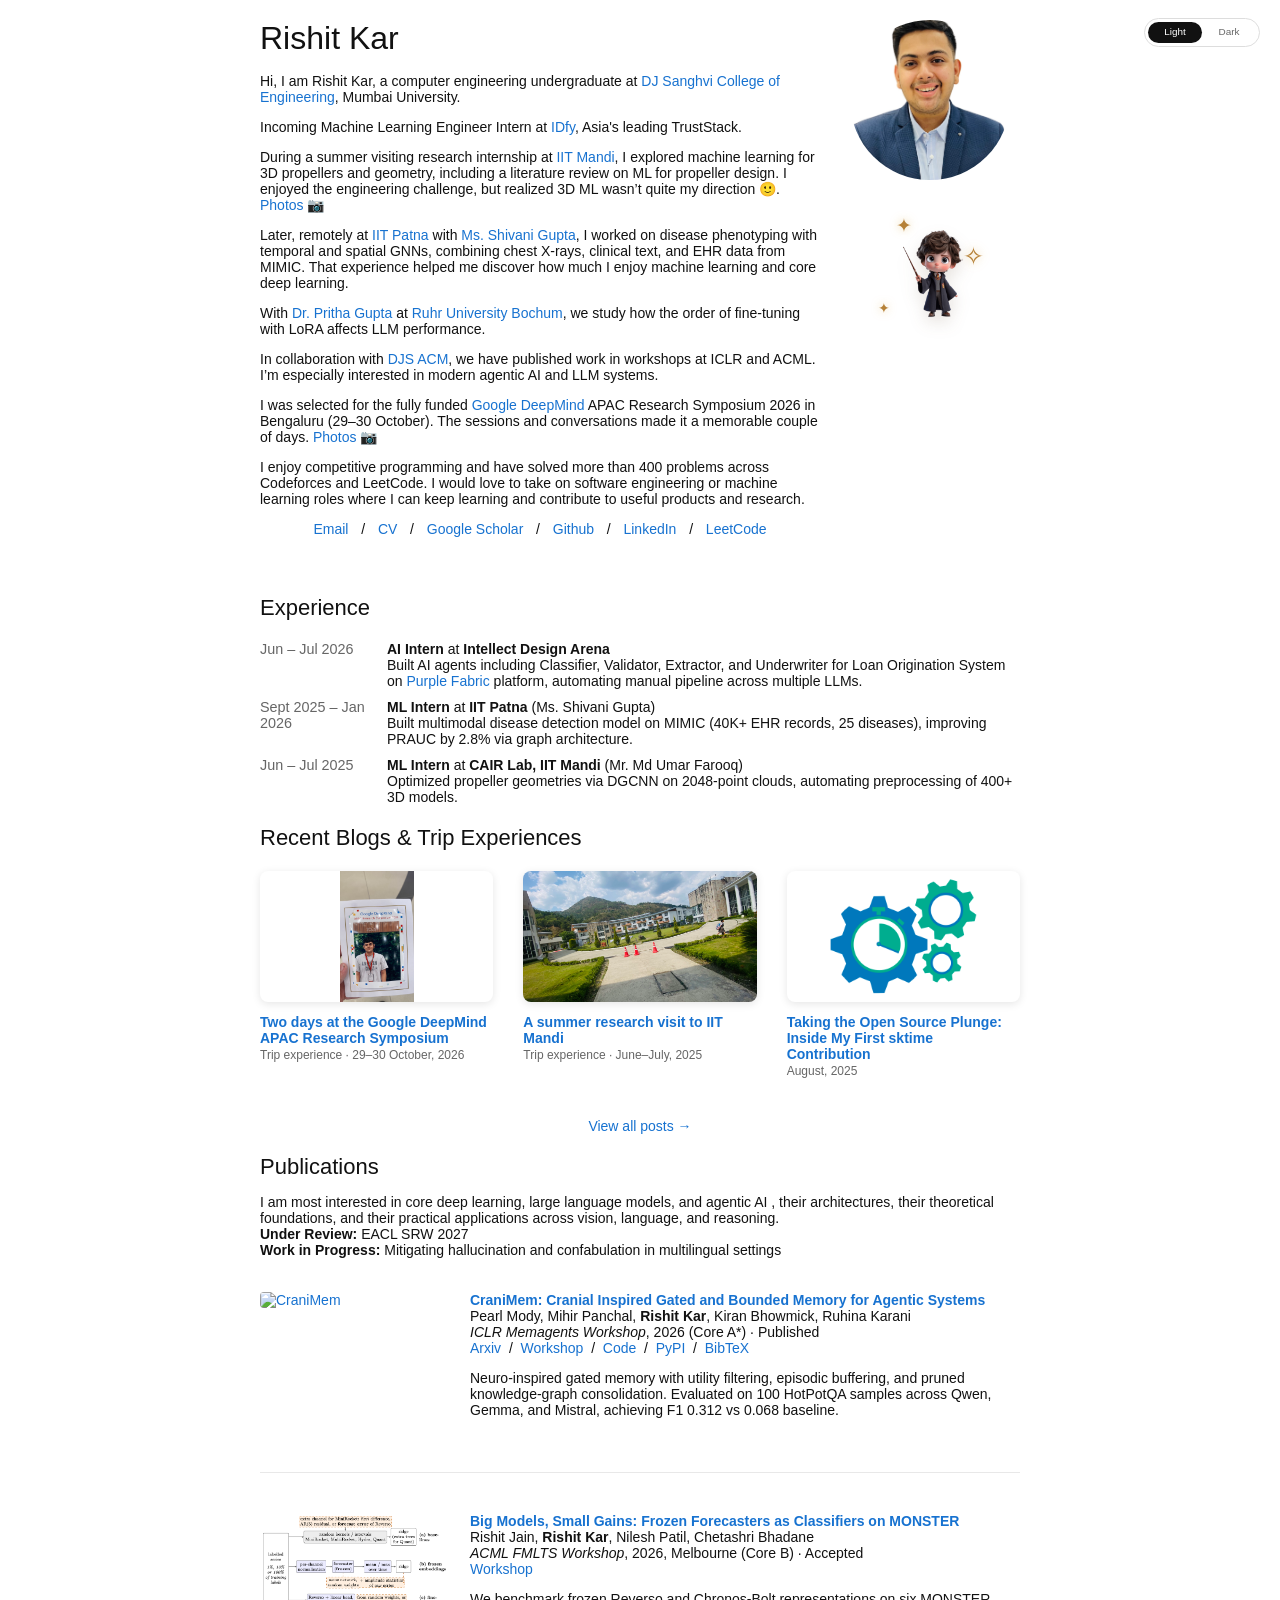
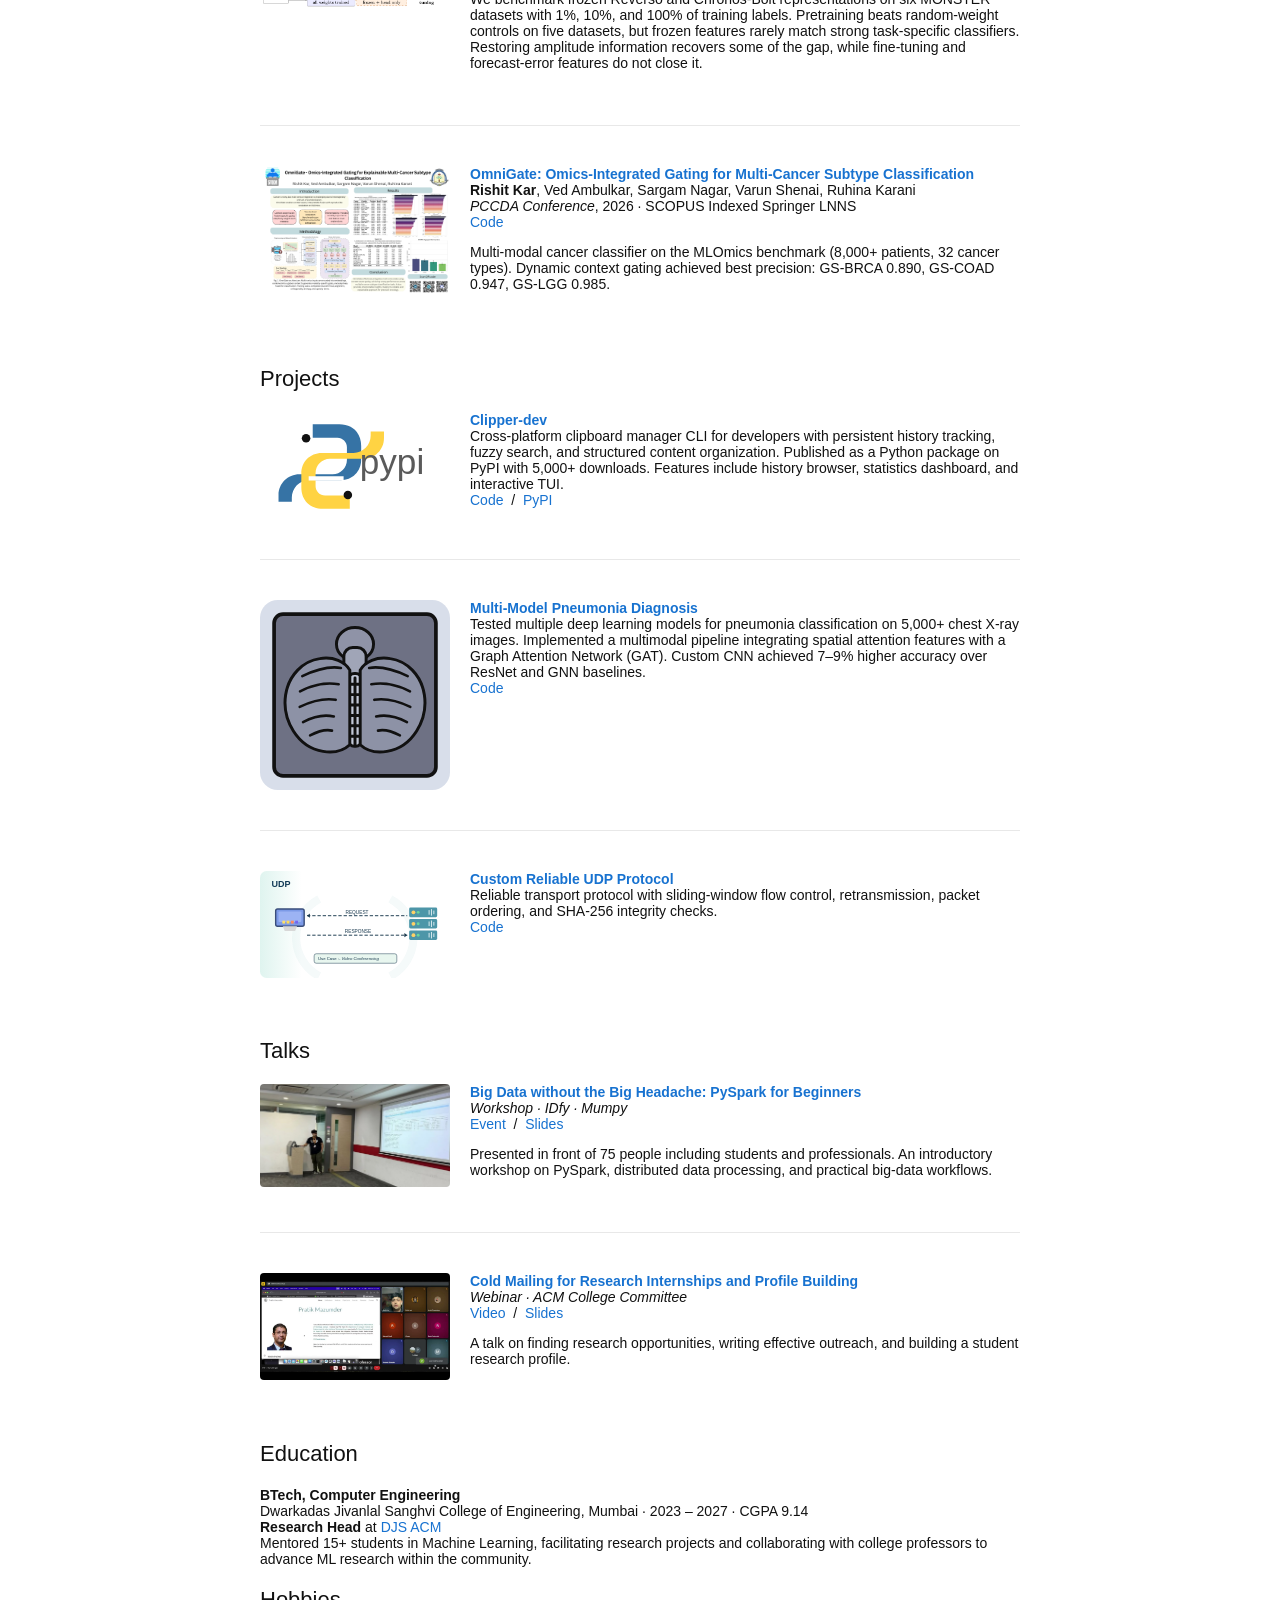
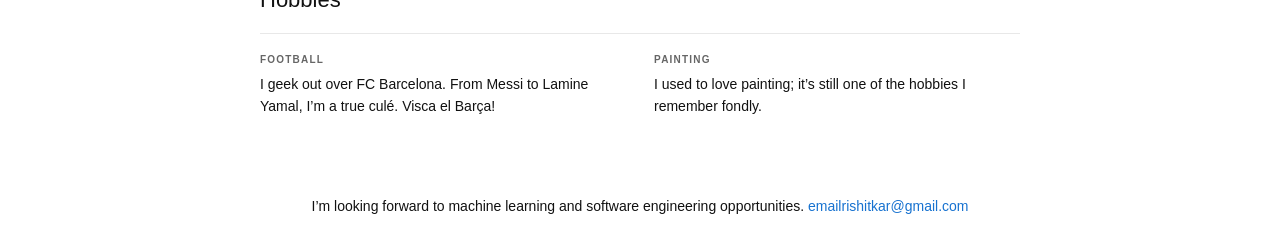
==== index.html @ ce7e8aa9 "updated about" ====
<!DOCTYPE html>
<html lang="en">
  <head>
    <meta charset="UTF-8" />
    <meta name="viewport" content="width=device-width, initial-scale=1.0" />
    <title>Rishit Kar</title>
    <meta
      name="description"
      content="Rishit Kar is a computer engineering undergraduate working on software engineering, agentic systems, and applied machine learning research."
    />
    <link rel="icon" type="image/svg+xml" href="assets/site-icon.svg?v=3" />
    <link rel="icon" type="image/png" sizes="512x512" href="assets/site-icon.png?v=3" />
    <link rel="shortcut icon" href="site-icon.ico?v=3" />
    <script>
      window.dataLayer = window.dataLayer || [];
      function gtag(){dataLayer.push(arguments);}
      gtag('js', new Date());
      gtag('config', 'G-2YQS5828VP');
    </script>
    <link rel="stylesheet" href="styles.css?v=11" />
  </head>
  <body>
    <button class="theme-toggle" type="button" data-theme-toggle aria-label="Toggle theme">
      <span class="theme-toggle__sun">Light</span>
      <span class="theme-toggle__moon">Dark</span>
    </button>

    <div class="page-wrapper">

      <div class="profile-section">
        <div class="profile-content">
          <p class="name-heading">
            <name>Rishit Kar</name>
          </p>
          <p>
            Hi, I am Rishit Kar, a computer engineering undergraduate at
            <a href="https://www.djsce.ac.in/" target="_blank" rel="noreferrer">DJ Sanghvi College of Engineering</a>,
            Mumbai University. 
          </p>
          <p>
            Incoming Machine Learning Engineer Intern at <a href="https://www.idfy.com" target="_blank" rel="noreferrer">IDfy</a>, Asia's leading TrustStack.
          </p>
          <p>
            During a summer visiting research internship at <a href="https://www.iitmandi.ac.in/" target="_blank" rel="noreferrer">IIT Mandi</a>, I explored machine learning for 3D propellers and geometry, including a literature review on ML for propeller design. I enjoyed the engineering challenge, but realized 3D ML wasn’t quite my direction 🙂. <a href="iit-mandi/">Photos 📷</a>
          </p>
          <p>
            Later, remotely at <a href="https://www.iitp.ac.in/" target="_blank" rel="noreferrer">IIT Patna</a> with <a href="https://scholar.google.com/citations?user=B8VJuwsAAAAJ&amp;hl=en" target="_blank" rel="noreferrer">Ms. Shivani Gupta</a>, I worked on disease phenotyping with temporal and spatial GNNs, combining chest X-rays, clinical text, and EHR data from MIMIC. That experience helped me discover how much I enjoy machine learning and core deep learning.
          </p>
          <p>
            With <a href="https://sec4ai-ai4sec.github.io" target="_blank" rel="noreferrer">Dr. Pritha Gupta</a> at <a href="https://www.ruhr-uni-bochum.de/en" target="_blank" rel="noreferrer">Ruhr University Bochum</a>, we study how the order of fine-tuning with LoRA affects LLM performance.
          </p>
          <p>
            In collaboration with <a href="https://djsacm-research.github.io" target="_blank" rel="noreferrer">DJS ACM</a>, we have published work in workshops at ICLR and ACML. I’m especially interested in modern agentic AI and LLM systems.
          </p>
          <p>
            I was selected for the fully funded <a href="https://deepmind.google/" target="_blank" rel="noreferrer">Google DeepMind</a> APAC Research Symposium 2026 in Bengaluru (29–30 October). The sessions and conversations made it a memorable couple of days. <a href="deepmind-symposium/">Photos 📷</a>
          </p>
          <p>
            I enjoy competitive programming and have solved more than 400 problems across Codeforces and LeetCode. I would love to take on software engineering or machine learning roles where I can keep learning and contribute to useful products and research.
          </p>

          <p class="bio-links">
            <a href="mailto:emailrishitkar@gmail.com">Email</a> &nbsp/&nbsp
            <a href="resume/" target="_blank" rel="noreferrer">CV</a> &nbsp/&nbsp
            <a href="https://scholar.google.com/citations?user=eMHI4WgAAAAJ&hl=en" target="_blank" rel="noreferrer">Google Scholar</a> &nbsp/&nbsp
            <a href="https://github.com/rklearns" target="_blank" rel="noreferrer">Github</a> &nbsp/&nbsp
            <a href="https://www.linkedin.com/in/rishit-kar-786495286" target="_blank" rel="noreferrer">LinkedIn</a> &nbsp/&nbsp
            <a href="https://leetcode.com/u/Rkstriker/" target="_blank" rel="noreferrer">LeetCode</a>
          </p>
        </div>
        <div class="profile-photo-cell">
          <a href="assets/profile1.jpg" class="profile-photo-link">
            <img class="profile-photo" src="assets/profile1.jpg" alt="Profile photo of Rishit Kar" />
          </a>
          <div class="wizard-illustration">
            <span class="magic-spark magic-spark--one" aria-hidden="true">✦</span>
            <span class="magic-spark magic-spark--two" aria-hidden="true">✧</span>
            <span class="magic-spark magic-spark--three" aria-hidden="true">✦</span>
            <img class="wizard-mascot" src="assets/harry-potter.png" alt="Harry Potter holding a wand" />
          </div>
        </div>
      </div>

      <div class="section-header">
        <heading>Experience</heading>
      </div>
      <div class="experience-list">
        <div class="experience-item">
          <span class="experience-date">Jun – Jul 2026</span>
          <div class="experience-content">
            <strong>AI Intern</strong> at <strong>Intellect Design Arena</strong><br />
            Built AI agents including Classifier, Validator, Extractor, and Underwriter for Loan Origination System on <a href="https://purplefabric.ai" target="_blank" rel="noreferrer">Purple Fabric</a> platform, automating manual pipeline across multiple LLMs.
          </div>
        </div>
        <div class="experience-item">
          <span class="experience-date">Sept 2025 – Jan 2026</span>
          <div class="experience-content">
            <span class="experience-title"><strong>ML Intern</strong> at <strong><a href="https://drive.google.com/drive/folders/12YKV9S33KfC7dAPpYBWpuIwloRUFr58l" target="_blank" rel="noreferrer">IIT Patna</a></strong> (Ms. Shivani Gupta)</span><br />
            Built multimodal disease detection model on MIMIC (40K+ EHR records, 25 diseases), improving PRAUC by 2.8% via graph architecture.
          </div>
        </div>
        <div class="experience-item">
          <span class="experience-date">Jun – Jul 2025</span>
          <div class="experience-content">
            <span class="experience-title"><strong>ML Intern</strong> at <strong><a href="https://drive.google.com/file/d/1o6SgRE3QKwI9W43TdpWJSy5V1GrBFB5r/view?usp=sharing" target="_blank" rel="noreferrer">CAIR Lab, IIT Mandi</a></strong> (Mr. Md Umar Farooq)</span><br />
            Optimized propeller geometries via DGCNN on 2048-point clouds, automating preprocessing of 400+ 3D models.
          </div>
        </div>
      </div>

      <div class="section-header">
        <heading>Recent Blogs &amp; Trip Experiences</heading>
      </div>
      <div class="recent-posts-grid">
        <div class="post-card">
          <a href="deepmind-symposium/">
            <div class="media-frame">
              <img src="assets/deepmind-gallery/02-welcome.jpg" alt="Rishit at the Google DeepMind APAC Research Symposium 2026 welcome sign" loading="lazy" />
            </div>
            <div class="post-title">Two days at the Google DeepMind APAC Research Symposium</div>
            <time class="post-meta" datetime="2026-10-29">Trip experience · 29–30 October, 2026</time>
          </a>
        </div>
        <div class="post-card">
          <a href="iit-mandi/">
            <div class="media-frame">
              <img src="assets/mandi-gallery/01-campus-view.jpg" alt="Campus and hills around IIT Mandi" loading="lazy" />
            </div>
            <div class="post-title">A summer research visit to IIT Mandi</div>
            <time class="post-meta" datetime="2025-06">Trip experience · June–July, 2025</time>
          </a>
        </div>
        <div class="post-card">
          <a href="https://medium.com/@emailrishitkar/taking-the-open-source-plunge-inside-my-first-sktime-contribution-c9bddd26c699" target="_blank" rel="noreferrer">
            <div class="media-frame">
              <img src="assets/sktime.png" alt="Taking the Open Source Plunge: Inside My First sktime Contribution" loading="lazy" />
            </div>
            <div class="post-title">Taking the Open Source Plunge: Inside My First sktime Contribution</div>
            <time class="post-meta" datetime="2025-08">August, 2025</time>
          </a>
        </div>
      </div>
      <a href="blog.html" class="view-all-link">View all posts →</a>

      <div class="section-header">
        <heading>Publications</heading>
        <p>I am most interested in core deep learning, large language models, and agentic AI , their architectures, their theoretical foundations, and their practical applications across vision, language, and reasoning.<br /><strong>Under Review:</strong> EACL SRW 2027<br /><strong>Work in Progress:</strong> Mitigating hallucination and confabulation in multilingual settings</p>
      </div>
      <div class="publications-container">
        <div class="publication-item">
          <div class="publication-image">
            <a href="https://arxiv.org/abs/2603.15642" target="_blank" rel="noreferrer">
              <img src="assets/cranimem.png" alt="CraniMem" loading="lazy" />
            </a>
          </div>
          <div class="publication-content">
            <a href="https://arxiv.org/abs/2603.15642" target="_blank" rel="noreferrer"><papertitle>CraniMem: Cranial Inspired Gated and Bounded Memory for Agentic Systems</papertitle></a><br />
            Pearl Mody, Mihir Panchal, <strong>Rishit Kar</strong>, Kiran Bhowmick, Ruhina Karani<br />
            <em>ICLR Memagents Workshop</em>, 2026 (Core A*) &middot; Published<br />
            <a href="https://arxiv.org/abs/2603.15642" target="_blank" rel="noreferrer">Arxiv</a> &nbsp/&nbsp
            <a href="https://iclr.cc/virtual/2026/10021260" target="_blank" rel="noreferrer">Workshop</a> &nbsp/&nbsp
            <a href="https://github.com/Rklearns" target="_blank" rel="noreferrer">Code</a> &nbsp/&nbsp
            <a href="https://pypi.org/project/cranimem/" target="_blank" rel="noreferrer">PyPI</a> &nbsp/&nbsp
            <button type="button" class="bibtex-btn" data-bibtex="@misc{mody2026cranimemcranialinspiredgated, title={CraniMem: Cranial Inspired Gated and Bounded Memory for Agentic Systems}, author={Pearl Mody and Mihir Panchal and Rishit Kar and Kiran Bhowmick and Ruhina Karani}, year={2026}, eprint={2603.15642}, archivePrefix={arXiv}, primaryClass={cs.AI}, url={https://arxiv.org/abs/2603.15642}}">BibTeX</button><br />
            <p>Neuro-inspired gated memory with utility filtering, episodic buffering, and pruned knowledge-graph consolidation. Evaluated on 100 HotPotQA samples across Qwen, Gemma, and Mistral, achieving F1 0.312 vs 0.068 baseline.</p>
          </div>
        </div>
        <div class="publication-item">
          <div class="publication-image">
            <a href="https://fmlts.github.io" target="_blank" rel="noreferrer">
              <img src="assets/monster-frozen-forecasters.png" alt="Frozen forecasters as classifiers on MONSTER: method overview" loading="lazy" />
            </a>
          </div>
          <div class="publication-content">
            <a href="https://fmlts.github.io" target="_blank" rel="noreferrer"><papertitle>Big Models, Small Gains: Frozen Forecasters as Classifiers on MONSTER</papertitle></a><br />
            Rishit Jain, <strong>Rishit Kar</strong>, Nilesh Patil, Chetashri Bhadane<br />
            <em>ACML FMLTS Workshop</em>, 2026, Melbourne (Core B) &middot; Accepted<br />
            <a href="https://fmlts.github.io" target="_blank" rel="noreferrer">Workshop</a><br />
            <p>We benchmark frozen Reverso and Chronos-Bolt representations on six MONSTER datasets with 1%, 10%, and 100% of training labels. Pretraining beats random-weight controls on five datasets, but frozen features rarely match strong task-specific classifiers. Restoring amplitude information recovers some of the gap, while fine-tuning and forecast-error features do not close it.</p>
          </div>
        </div>
        <div class="publication-item">
          <div class="publication-image">
            <a href="https://github.com/Rklearns/OmniGate" target="_blank" rel="noreferrer">
              <img src="assets/omnigate_poster.png" alt="OMNIGATE" loading="lazy" />
            </a>
          </div>
          <div class="publication-content">
            <a href="https://github.com/Rklearns/OmniGate" target="_blank" rel="noreferrer"><papertitle>OmniGate: Omics-Integrated Gating for Multi-Cancer Subtype Classification</papertitle></a><br />
            <strong>Rishit Kar</strong>, Ved Ambulkar, Sargam Nagar, Varun Shenai, Ruhina Karani<br />
            <em>PCCDA Conference</em>, 2026 &middot; SCOPUS Indexed Springer LNNS<br />
            <a href="https://github.com/Rklearns/OmniGate" target="_blank" rel="noreferrer">Code</a><br />
            <p>Multi-modal cancer classifier on the MLOmics benchmark (8,000+ patients, 32 cancer types). Dynamic context gating achieved best precision: GS-BRCA 0.890, GS-COAD 0.947, GS-LGG 0.985.</p>
          </div>
        </div>
      </div>

      <div class="section-header">
        <heading>Projects</heading>
      </div>
      <div class="publications-container">
        <div class="publication-item">
          <div class="publication-image">
            <a href="https://github.com/Rklearns/clipper-dev" target="_blank" rel="noreferrer">
              <img src="assets/project-clipper.svg" alt="Clipper-dev" loading="lazy" />
            </a>
          </div>
          <div class="publication-content">
            <a href="https://github.com/Rklearns/clipper-dev" target="_blank" rel="noreferrer"><papertitle>Clipper-dev</papertitle></a><br />
            Cross-platform clipboard manager CLI for developers with persistent history tracking, fuzzy search, and structured content organization. Published as a Python package on PyPI with 5,000+ downloads. Features include history browser, statistics dashboard, and interactive TUI.<br />
            <a href="https://github.com/Rklearns/clipper-dev" target="_blank" rel="noreferrer">Code</a> &nbsp/&nbsp
            <a href="https://pypi.org/project/clipper-dev/" target="_blank" rel="noreferrer">PyPI</a>
          </div>
        </div>
        <div class="publication-item">
          <div class="publication-image">
            <a href="https://github.com/Rklearns/Chest-X-Ray-Detection" target="_blank" rel="noreferrer">
              <img src="assets/project-chestxray.svg" alt="Chest X-ray" loading="lazy" />
            </a>
          </div>
          <div class="publication-content">
            <a href="https://github.com/Rklearns/Chest-X-Ray-Detection" target="_blank" rel="noreferrer"><papertitle>Multi-Model Pneumonia Diagnosis</papertitle></a><br />
            Tested multiple deep learning models for pneumonia classification on 5,000+ chest X-ray images. Implemented a multimodal pipeline integrating spatial attention features with a Graph Attention Network (GAT). Custom CNN achieved 7–9% higher accuracy over ResNet and GNN baselines.<br />
            <a href="https://github.com/Rklearns/Chest-X-Ray-Detection" target="_blank" rel="noreferrer">Code</a>
          </div>
        </div>
        <div class="publication-item">
          <div class="publication-image">
            <a href="https://github.com/Rklearns/Custom-Protocol-Architecture" target="_blank" rel="noreferrer">
              <img src="assets/project-omnigate.svg" alt="Custom UDP" loading="lazy" />
            </a>
          </div>
          <div class="publication-content">
            <a href="https://github.com/Rklearns/Custom-Protocol-Architecture" target="_blank" rel="noreferrer"><papertitle>Custom Reliable UDP Protocol</papertitle></a><br />
            Reliable transport protocol with sliding-window flow control, retransmission, packet ordering, and SHA-256 integrity checks.<br />
            <a href="https://github.com/Rklearns/Custom-Protocol-Architecture" target="_blank" rel="noreferrer">Code</a>
          </div>
        </div>
      </div>

      <div class="section-header">
        <heading>Talks</heading>
      </div>
      <div class="publications-container">
        <div class="publication-item">
          <div class="publication-image">
            <a href="https://luma.com/l7typahe" target="_blank" rel="noreferrer">
              <img src="assets/talk-room.jpg" alt="PySpark workshop" loading="lazy" />
            </a>
          </div>
          <div class="publication-content">
            <a href="https://luma.com/l7typahe" target="_blank" rel="noreferrer"><papertitle>Big Data without the Big Headache: PySpark for Beginners</papertitle></a><br />
            <em>Workshop &middot; IDfy &middot; Mumpy</em><br />
            <a href="https://luma.com/l7typahe" target="_blank" rel="noreferrer">Event</a> &nbsp/&nbsp
            <a href="https://github.com/Rklearns/Pyspark-idfy-mumpy/blob/main/PySpark-%20Big%20Data%20.pptx" target="_blank" rel="noreferrer">Slides</a><br />
            <p>Presented in front of 75 people including students and professionals. An introductory workshop on PySpark, distributed data processing, and practical big-data workflows.</p>
          </div>
        </div>
        <div class="publication-item">
          <div class="publication-image">
            <a href="https://youtu.be/wC1QdWBILLQ?si=aN7w8ezQgwCloyW4" target="_blank" rel="noreferrer">
              <img src="assets/ref/image.png" alt="Cold Mailing" loading="lazy" />
            </a>
          </div>
          <div class="publication-content">
            <a href="https://youtu.be/wC1QdWBILLQ?si=aN7w8ezQgwCloyW4" target="_blank" rel="noreferrer"><papertitle>Cold Mailing for Research Internships and Profile Building</papertitle></a><br />
            <em>Webinar &middot; ACM College Committee</em><br />
            <a href="https://youtu.be/wC1QdWBILLQ?si=aN7w8ezQgwCloyW4" target="_blank" rel="noreferrer">Video</a> &nbsp/&nbsp
            <a href="https://canva.link/qlso4yki3ygsp0v" target="_blank" rel="noreferrer">Slides</a><br />
            <p>A talk on finding research opportunities, writing effective outreach, and building a student research profile.</p>
          </div>
        </div>
      </div>

      <div class="section-header">
        <heading>Education</heading>
      </div>
      <div class="education-content">
        <div class="publication-item">
          <div class="publication-content">
            <papertitle>BTech, Computer Engineering</papertitle><br />
            Dwarkadas Jivanlal Sanghvi College of Engineering, Mumbai &middot; 2023 – 2027 &middot; CGPA 9.14<br />
            <strong>Research Head</strong> at <a href="https://djsacm-research.github.io" target="_blank" rel="noreferrer">DJS ACM</a><br />
            Mentored 15+ students in Machine Learning, facilitating research projects and collaborating with college professors to advance ML research within the community.
          </div>
        </div>
      </div>

      <div class="section-header">
        <heading>Hobbies</heading>
      </div>
      <div class="hobby-list">
        <div class="hobby-item">
          <span class="hobby-label">FOOTBALL</span>
          <p>I geek out over FC Barcelona. From Messi to Lamine Yamal, I’m a true culé. Visca el Barça!</p>
        </div>
        <div class="hobby-item">
          <span class="hobby-label">PAINTING</span>
          <p>I used to love painting; it’s still one of the hobbies I remember fondly.</p>
        </div>
      </div>

      <div class="footer">
        <p>
          I’m looking forward to machine learning and software engineering opportunities.
          <a href="mailto:emailrishitkar@gmail.com">emailrishitkar@gmail.com</a>
        </p>
      </div>
    </div>

    <div class="toast" id="toast" role="status" aria-live="polite"></div>
    <script src="script.js"></script>
  </body>
</html>
---- styles.css ----
@font-face {
  font-family: 'Lato';
  font-style: normal;
  font-weight: 400;
  src: local('Lato Regular'), local('Lato-Regular'), url(https://fonts.gstatic.com/s/lato/v15/S6uyw4BMUTPHjx4wXiWtFCc.woff2) format('woff2');
  unicode-range: U+0000-00FF, U+0131, U+0152-0153, U+02BB-02BC, U+02C6, U+02DA, U+02DC, U+2000-206F, U+2074, U+20AC, U+2122, U+2191, U+2193, U+2212, U+2215, U+FEFF, U+FFFD;
}

@font-face {
  font-family: 'Lato';
  font-style: normal;
  font-weight: 700;
  src: local('Lato Bold'), local('Lato-Bold'), url(https://fonts.gstatic.com/s/lato/v15/S6u9w4BMUTPHh6UVSwiPGQ3q5d0.woff2) format('woff2');
  unicode-range: U+0000-00FF, U+0131, U+0152-0153, U+02BB-02BC, U+02C6, U+02DA, U+02DC, U+2000-206F, U+2074, U+20AC, U+2122, U+2191, U+2193, U+2212, U+2215, U+FEFF, U+FFFD;
}

:root {
  --bg: #ffffff;
  --text: #111111;
  --muted: #666666;
  --blue: #1772d0;
  --orange: #f09228;
  --rule: #e8e8e8;
  --toggle-bg: rgba(255, 255, 255, 0.88);
  --toggle-border: #dddddd;
}

body[data-theme="dark"] {
  --bg: #111111;
  --text: #f2f2f2;
  --muted: #b8b8b8;
  --blue: #6aa9ff;
  --orange: #fcd34d;
  --rule: #303030;
  --toggle-bg: rgba(17, 17, 17, 0.88);
  --toggle-border: #3a3a3a;
}

html {
  overflow-x: hidden;
}

body {
  margin: 0;
  overflow-x: hidden;
  background: var(--bg);
  color: var(--text);
  font-family: 'Lato', Verdana, Helvetica, sans-serif;
  font-size: 14px;
  transition: background 0.2s ease, color 0.2s ease;
}

a {
  color: var(--blue);
  text-decoration: none;
}

a:focus,
a:hover {
  color: var(--orange);
  text-decoration: none;
}

strong {
  font-family: 'Lato', Verdana, Helvetica, sans-serif;
  font-size: 14px;
}

heading {
  font-family: 'Lato', Verdana, Helvetica, sans-serif;
  font-size: 22px;
}

papertitle {
  font-family: 'Lato', Verdana, Helvetica, sans-serif;
  font-size: 14px;
  font-weight: 700;
}

name {
  font-family: 'Lato', Verdana, Helvetica, sans-serif;
  font-size: 32px;
}

.recent-posts-grid {
  display: flex;
  flex-wrap: wrap;
  gap: 30px;
  margin-bottom: 20px;
  padding: 0 20px;
}

.post-card {
  flex: 0 0 100%;
  display: flex;
  flex-direction: column;
}

.post-card a {
  text-decoration: none;
  color: inherit;
}

.media-frame {
  width: 100%;
  background-color: var(--bg);
  overflow: hidden;
  margin-bottom: 12px;
  border-radius: 8px;
  position: relative;
  box-shadow: 0 2px 8px rgba(0, 0, 0, 0.1);
  padding-bottom: 56.25%;
  height: 0;
}

.media-frame img,
.media-frame video {
  position: absolute;
  top: 0;
  left: 0;
  width: 100%;
  height: 100%;
  object-fit: contain;
  display: block;
  transition: opacity 0.2s ease-in-out;
}

.post-card:hover .media-frame img {
  opacity: 0.9;
}

.post-title {
  font-family: 'Lato', Verdana, Helvetica, sans-serif;
  font-size: 14px;
  font-weight: 700;
  margin: 0;
  color: var(--blue);
}

.post-card a:hover .post-title {
  color: var(--orange);
}

.post-meta {
  color: var(--muted);
  font-size: 12px;
  margin-top: 4px;
}

.view-all-link {
  display: inline-block;
  margin-top: 20px;
  text-align: center;
  width: 100%;
  font-size: 14px;
}

@media (min-width: 600px) {
  .post-card {
    flex: 0 0 calc(50% - 15px);
  }
}

@media (min-width: 900px) {
  .post-card {
    flex: 0 0 calc(33.333% - 20px);
  }
}

.page-wrapper {
  width: 100%;
  max-width: 800px;
  margin: 0 auto;
  padding: 20px 0 0;
}

.profile-section {
  display: flex;
  gap: 20px;
  align-items: flex-start;
  margin-bottom: 24px;
  padding: 0 20px;
}

.hobby-list {
  display: grid;
  grid-template-columns: repeat(2, minmax(0, 1fr));
  gap: 0 28px;
  margin: 0 20px 28px;
  border-top: 1px solid var(--rule);
}

.hobby-item {
  padding: 16px 0 10px;
}

.hobby-label {
  color: var(--muted);
  font-size: 10px;
  font-weight: 700;
  letter-spacing: 0.12em;
}

.hobby-item p {
  margin: 7px 0 0;
  color: var(--text);
  line-height: 1.6;
}

@media (max-width: 560px) {
  .hobby-list {
    grid-template-columns: 1fr;
    gap: 0;
  }
}

.profile-content {
  flex: 1;
  min-width: 0;
}

.profile-content .name-heading {
  text-align: left;
  margin: 0 0 16px;
}

.profile-content .bio-links {
  text-align: center;
}

.profile-content .bio-links a {
  margin: 0 5px;
}

.section-header {
  padding: 20px;
  width: 100%;
}

.section-header heading {
  margin: 0;
}

.footer {
  padding: 20px;
  text-align: center;
  margin-top: 40px;
}

.footer p {
  margin: 10px 0;
}

.profile-photo {
  width: 160px;
  max-width: 100%;
  display: block;
  border-radius: 50%;
  aspect-ratio: 1;
  object-fit: cover;
}

.profile-photo-link {
  display: block;
  width: 160px;
  max-width: 100%;
}

.profile-photo-cell {
  display: flex;
  flex: 0 0 180px;
  flex-direction: column;
  align-items: center;
  gap: 14px;
  text-align: center;
}

.wizard-illustration {
  position: relative;
  width: 112px;
  height: 148px;
  flex: 0 0 148px;
}

.wizard-mascot {
  position: absolute;
  right: 0;
  bottom: 0;
  z-index: 2;
  display: block;
  width: 104px;
  height: 142px;
  object-fit: contain;
  filter: drop-shadow(0 8px 8px rgba(89, 62, 32, 0.14));
  animation: wizard-float 4s ease-in-out infinite;
}

.magic-spark {
  position: absolute;
  z-index: 1;
  color: #b68137;
  text-shadow: 0 0 10px rgba(226, 181, 92, 0.65);
  animation: sparkle 2.2s ease-in-out infinite;
  pointer-events: none;
}

.magic-spark--one { top: 20px; left: 22px; font-size: 19px; }
.magic-spark--two { top: 48px; right: 2px; font-size: 25px; animation-delay: 0.7s; }
.magic-spark--three { bottom: 26px; left: 4px; font-size: 14px; animation-delay: 1.2s; }

@keyframes wizard-float {
  0%, 100% { transform: translateY(0); }
  50% { transform: translateY(-5px); }
}

@keyframes sparkle {
  0%, 100% { opacity: 0.4; transform: scale(0.8) rotate(0deg); }
  50% { opacity: 1; transform: scale(1.12) rotate(18deg); }
}

@media (prefers-reduced-motion: reduce) {
  .wizard-mascot,
  .magic-spark {
    animation: none;
  }

}

.publications-container {
  display: flex;
  flex-direction: column;
  gap: 40px;
  max-width: 960px;
  margin: 0 auto;
  padding: 0 20px;
}

.publication-item {
  display: flex;
  gap: 20px;
  align-items: flex-start;
  padding-bottom: 40px;
  border-bottom: 1px solid var(--rule);
}

.publication-item:last-child {
  border-bottom: none;
}

.publication-image {
  flex: 0 0 25%;
  min-width: 160px;
}

.publication-image img {
  width: 100%;
  height: auto;
  display: block;
  border-radius: 4px;
  transition: opacity 0.2s ease-in-out;
}

papertitle:hover {
  color: var(--orange);
}

.publication-content {
  flex: 1;
  padding: 0;
}

.experience-list {
  display: grid;
  gap: 10px;
  padding: 0 20px;
  max-width: 960px;
  margin: 0 auto;
}

.experience-item {
  display: grid;
  grid-template-columns: 115px minmax(0, 1fr);
  gap: 12px;
  align-items: baseline;
}

.experience-title a {
  text-decoration: none;
  color: inherit;
}

.experience-title:hover {
  color: var(--orange);
}

.experience-date {
  color: var(--muted);
  font-size: 0.9rem;
}

.experience-content {
  font-size: 14px;
}

.education-content {
  padding: 0 20px;
  max-width: 960px;
  margin: 0 auto;
}

.education-content .publication-item {
  border-bottom: none;
  padding-bottom: 0;
}

.theme-toggle {
  position: fixed;
  top: 18px;
  right: 20px;
  z-index: 10;
  display: inline-flex;
  min-height: 28px;
  padding: 3px;
  border: 1px solid var(--toggle-border);
  border-radius: 999px;
  background: var(--toggle-bg);
  color: var(--muted);
  font: inherit;
  font-size: 0.62rem;
  line-height: 1;
  cursor: pointer;
  backdrop-filter: blur(10px);
}

.theme-toggle span {
  min-width: 38px;
  padding: 5px 8px 6px;
  border-radius: 999px;
}

body:not([data-theme="dark"]) .theme-toggle__sun,
body[data-theme="dark"] .theme-toggle__moon {
  background: var(--text);
  color: var(--bg);
}

.bibtex-btn {
  margin: 0;
  padding: 0;
  border: 0;
  background: transparent;
  font: inherit;
  color: var(--blue);
  cursor: pointer;
}

.bibtex-btn:hover {
  color: var(--orange);
}

.toast {
  position: fixed;
  left: 50%;
  bottom: 22px;
  padding: 8px 12px;
  border: 1px solid var(--rule);
  border-radius: 4px;
  background: var(--bg);
  color: var(--text);
  font-size: 0.8rem;
  box-shadow: 0 8px 24px rgba(0, 0, 0, 0.08);
  opacity: 0;
  transform: translate(-50%, 8px);
  pointer-events: none;
  transition: opacity 0.16s ease, transform 0.16s ease;
}

.toast.is-visible {
  opacity: 1;
  transform: translate(-50%, 0);
}

@media (max-width: 767px) {
  .profile-section {
    flex-direction: column;
    align-items: center;
    padding: 0 15px;
  }

  .profile-content {
    width: 100%;
  }

  .profile-photo-cell {
    width: 100% !important;
    flex-basis: auto;
    padding: 20px 0 !important;
    text-align: center;
  }

  .profile-photo {
    width: 200px;
    max-width: 100%;
    margin: 0 auto;
  }

  .profile-photo-link {
    width: 200px;
  }

  .section-header {
    padding: 15px;
  }

  .recent-posts-grid {
    padding: 0 15px;
  }

  .media-frame video {
    object-fit: contain;
  }

  .publications-container {
    padding: 0 15px;
  }

  .publication-item {
    flex-direction: column-reverse;
    gap: 20px;
  }

  .publication-image {
    flex: 1;
    min-width: auto;
  }

  .publication-image img {
    max-width: 100%;
    margin: 0 auto;
    display: block;
  }

  .publication-content {
    flex: 1;
  }

  .footer {
    padding: 15px;
  }

  name {
    font-size: 24px;
  }

  .experience-list {
    padding: 0 15px;
  }

  .experience-item {
    grid-template-columns: 1fr;
    gap: 2px;
  }

  .education-content {
    padding: 0 15px;
  }
}

@media (max-width: 520px) {
  .page-wrapper {
    padding-top: 10px;
  }

  .theme-toggle {
    position: static;
    margin: 12px 0 0 16px;
  }
}
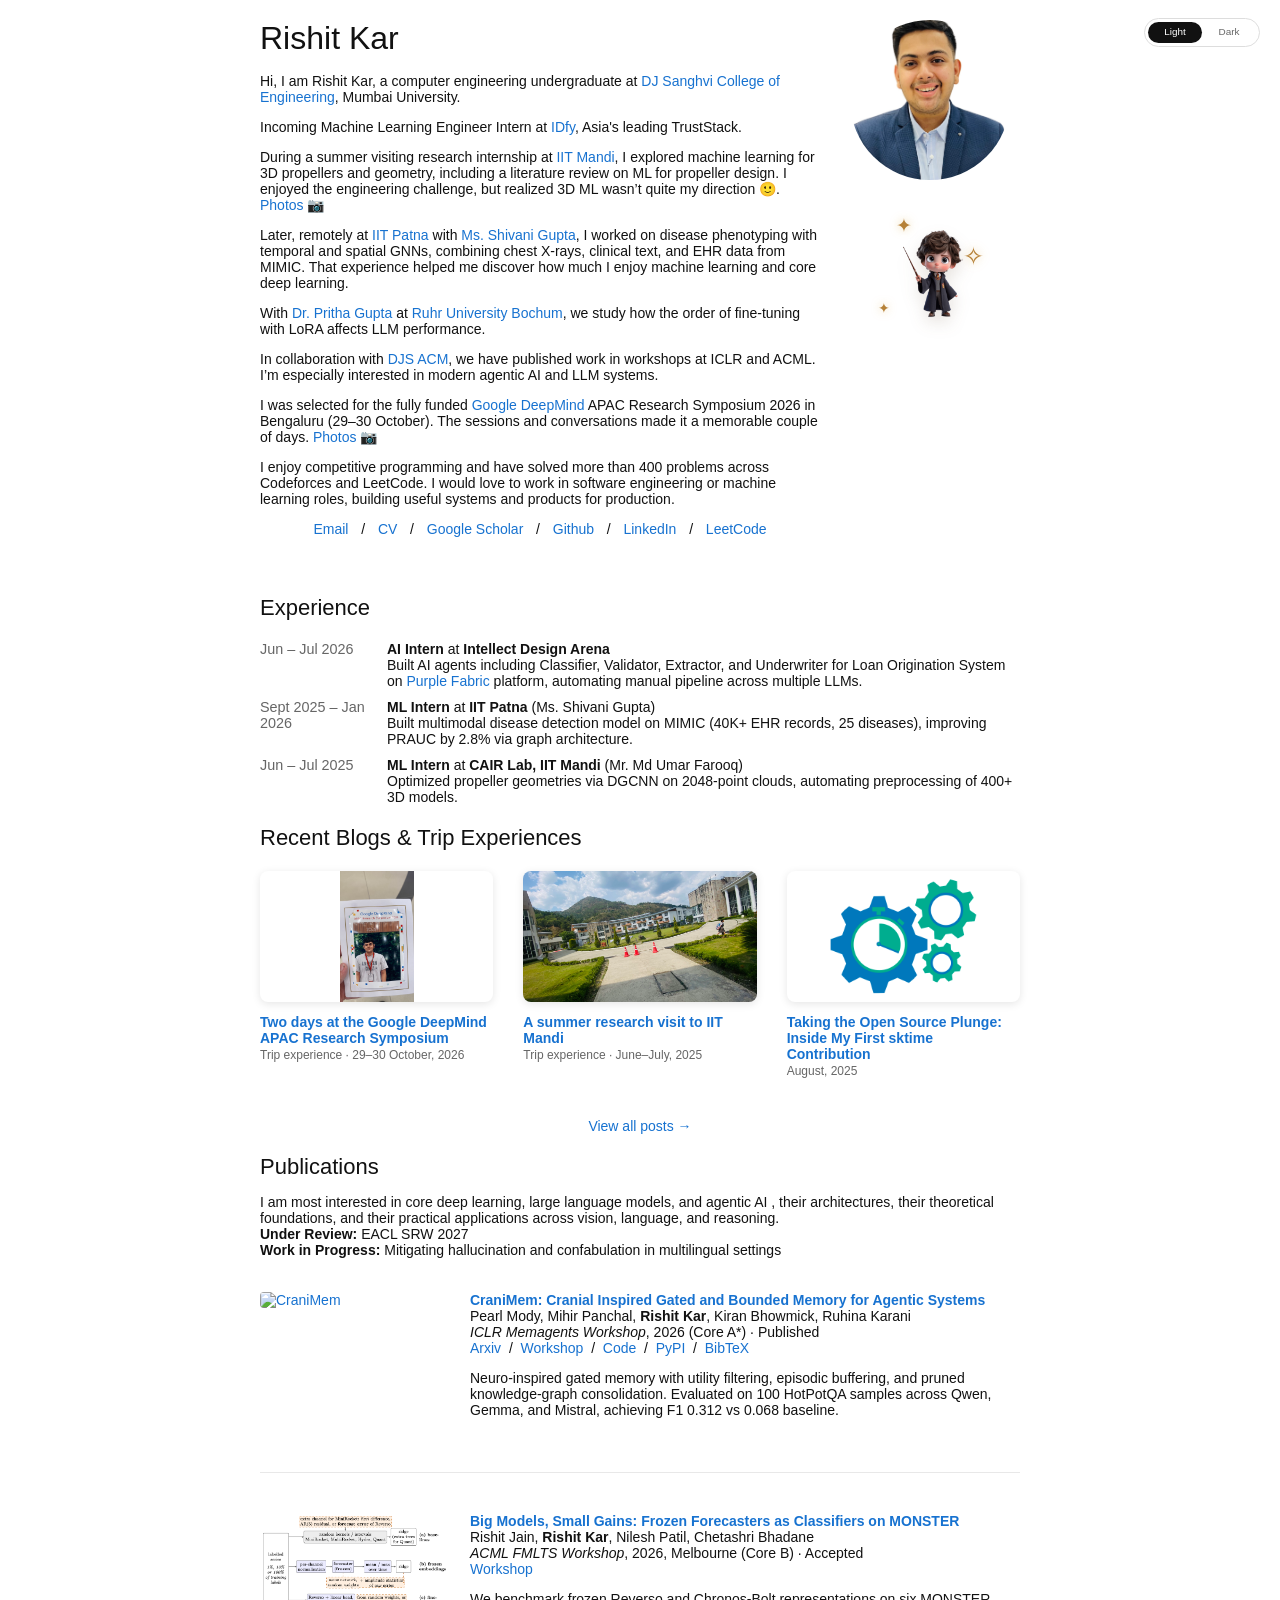
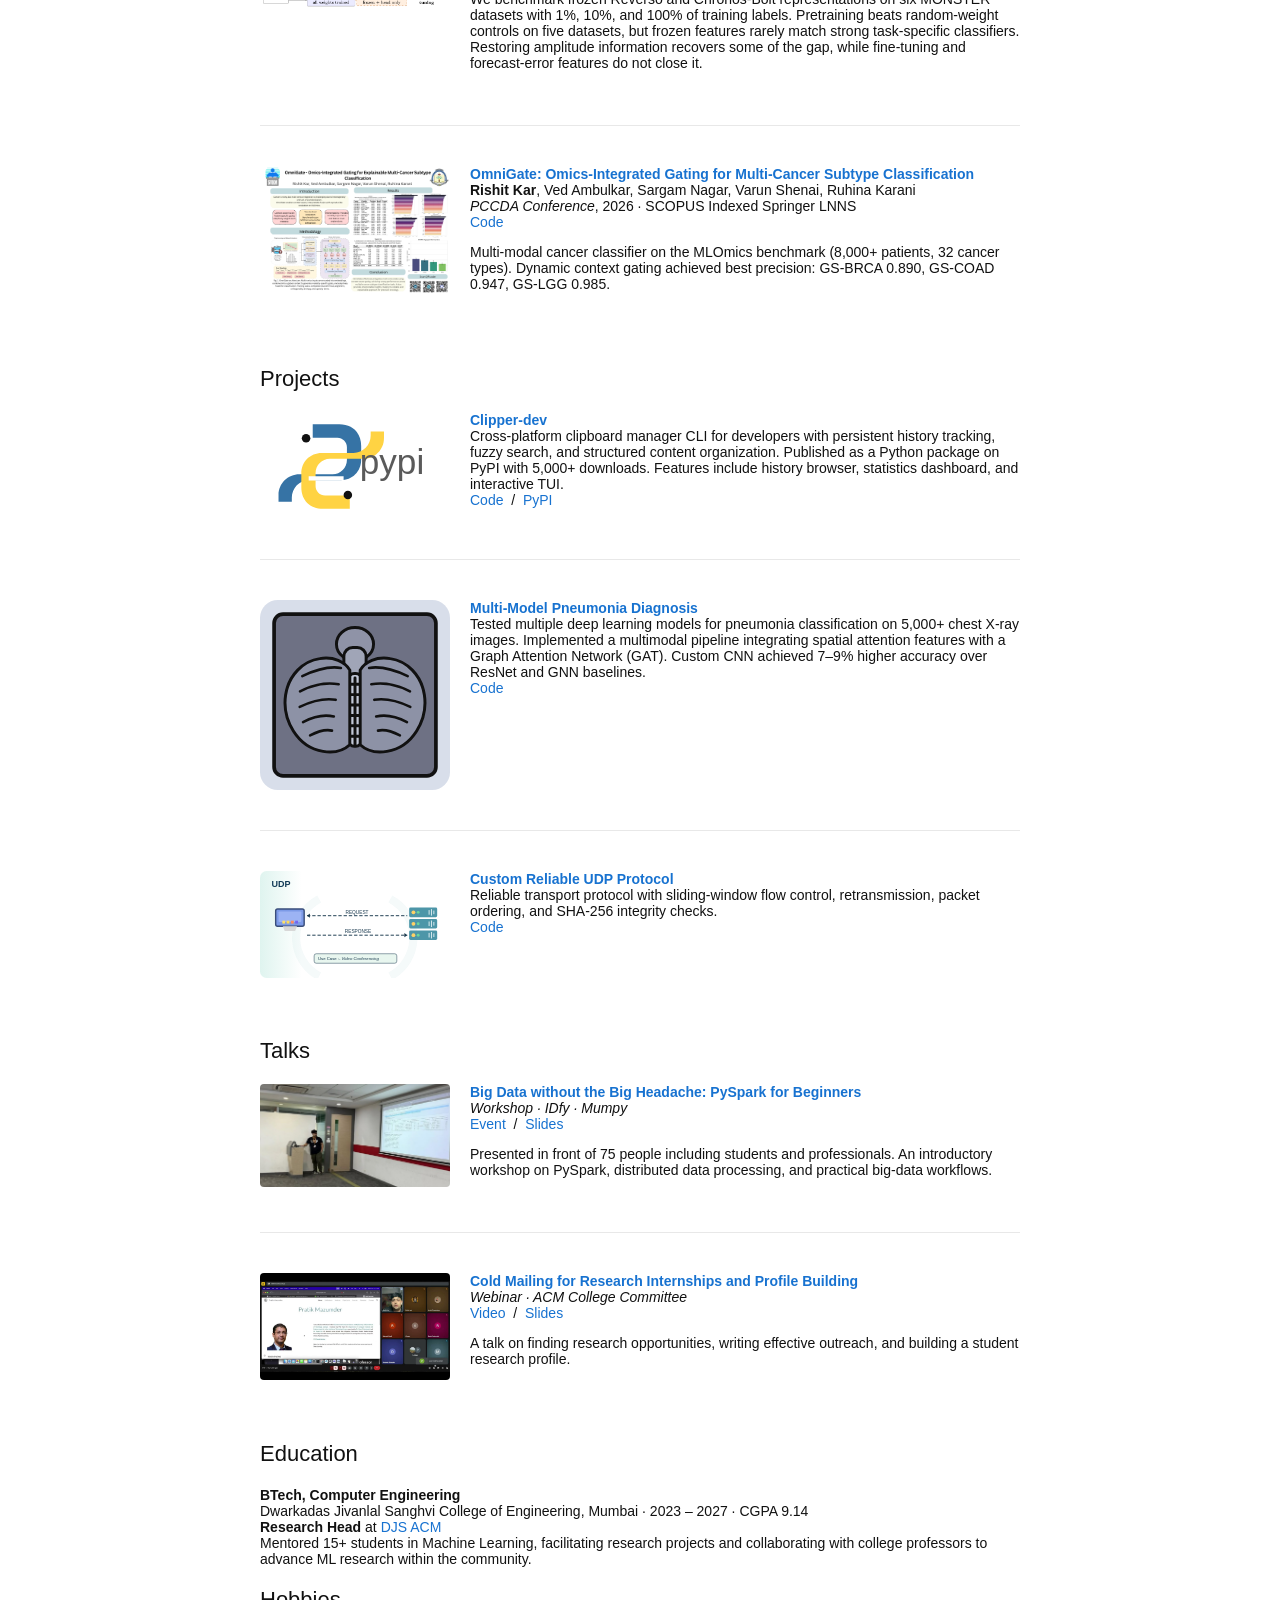
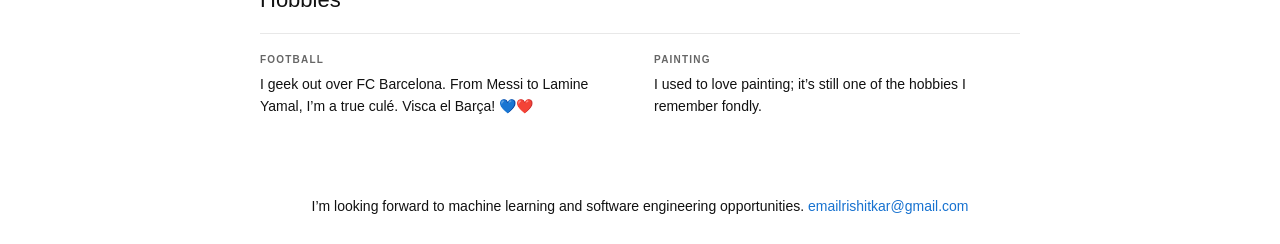
==== commit 8baebbe2: "updated about" ====
--- a/index.html
+++ b/index.html
@@ -56,7 +56,7 @@
             I was selected for the fully funded <a href="https://deepmind.google/" target="_blank" rel="noreferrer">Google DeepMind</a> APAC Research Symposium 2026 in Bengaluru (29–30 October). The sessions and conversations made it a memorable couple of days. <a href="deepmind-symposium/">Photos 📷</a>
           </p>
           <p>
-            I enjoy competitive programming and have solved more than 400 problems across Codeforces and LeetCode. I would love to take on software engineering or machine learning roles where I can keep learning and contribute to useful products and research.
+            I enjoy competitive programming and have solved more than 400 problems across Codeforces and LeetCode. I would love to work in software engineering or machine learning roles, building useful systems and products for production.
           </p>
 
           <p class="bio-links">
@@ -292,7 +292,7 @@
       <div class="hobby-list">
         <div class="hobby-item">
           <span class="hobby-label">FOOTBALL</span>
-          <p>I geek out over FC Barcelona. From Messi to Lamine Yamal, I’m a true culé. Visca el Barça!</p>
+          <p>I geek out over FC Barcelona. From Messi to Lamine Yamal, I’m a true culé. Visca el Barça! 💙❤️</p>
         </div>
         <div class="hobby-item">
           <span class="hobby-label">PAINTING</span>
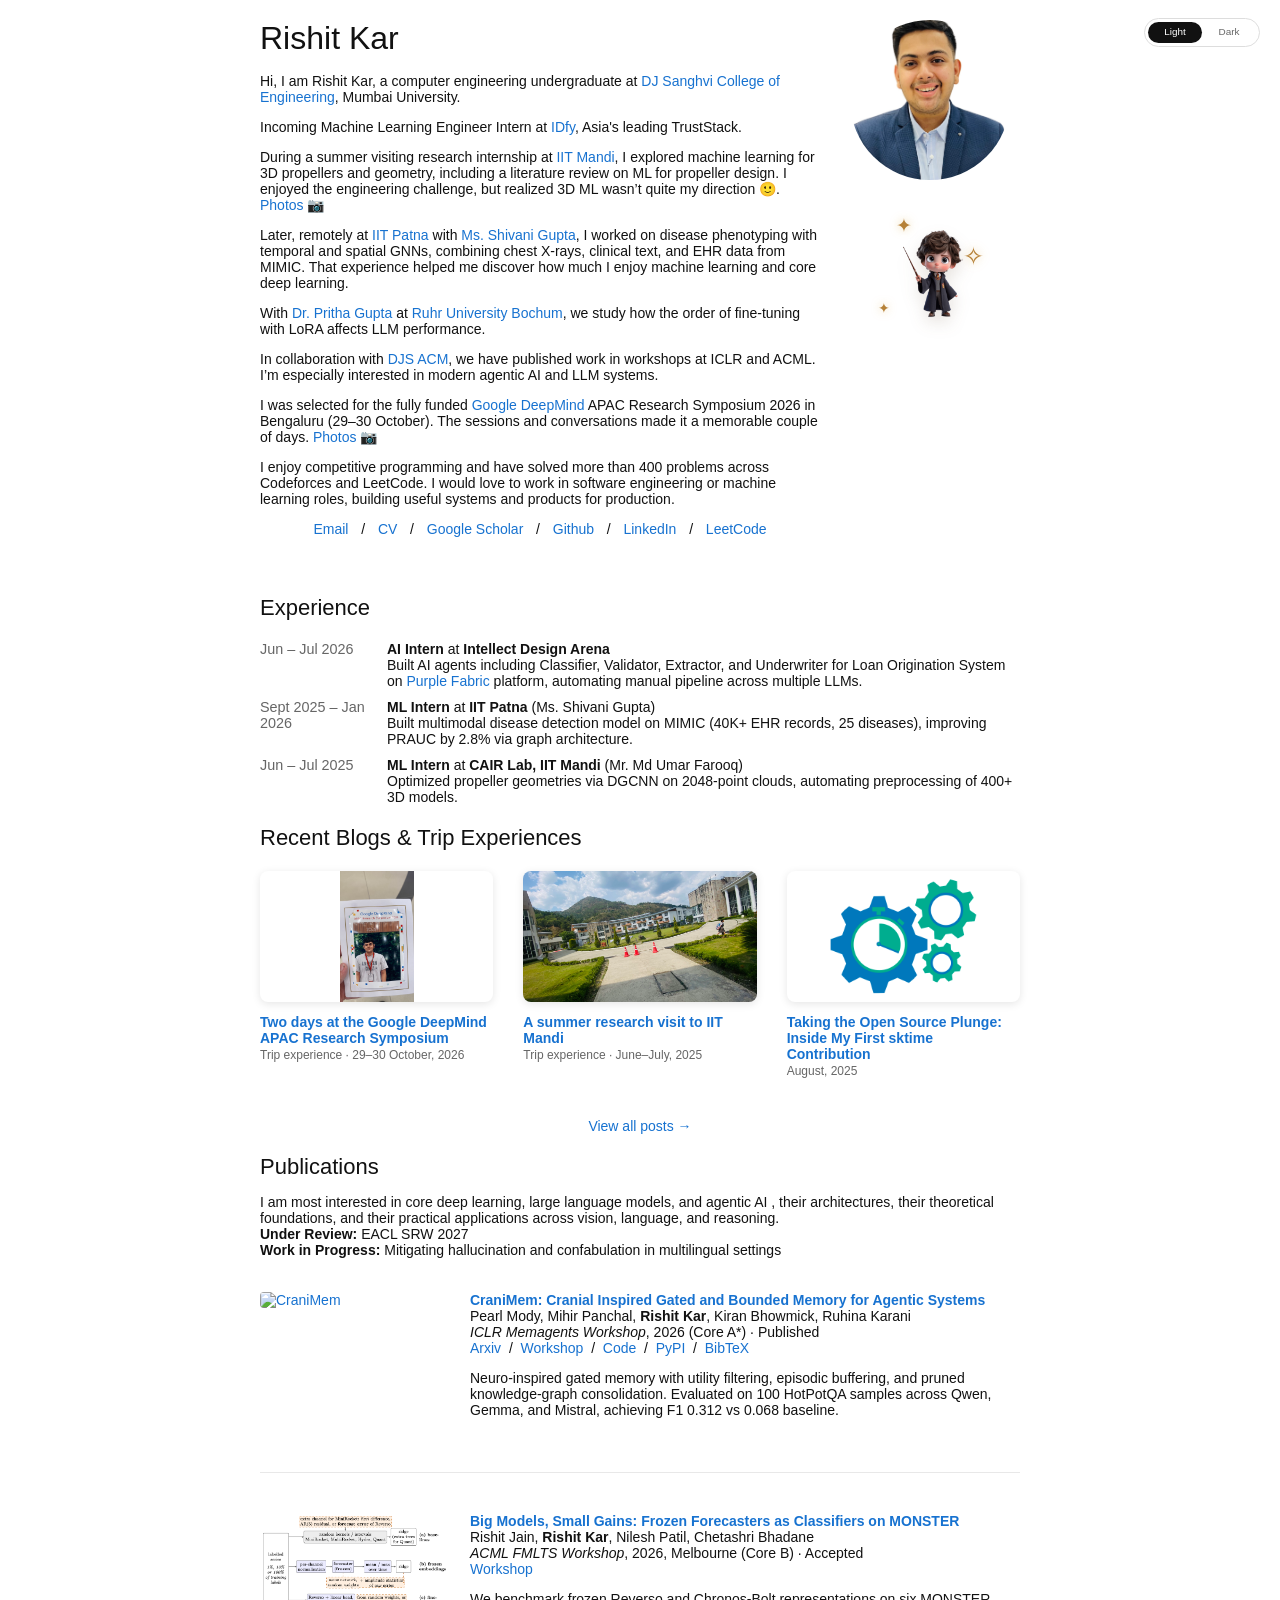
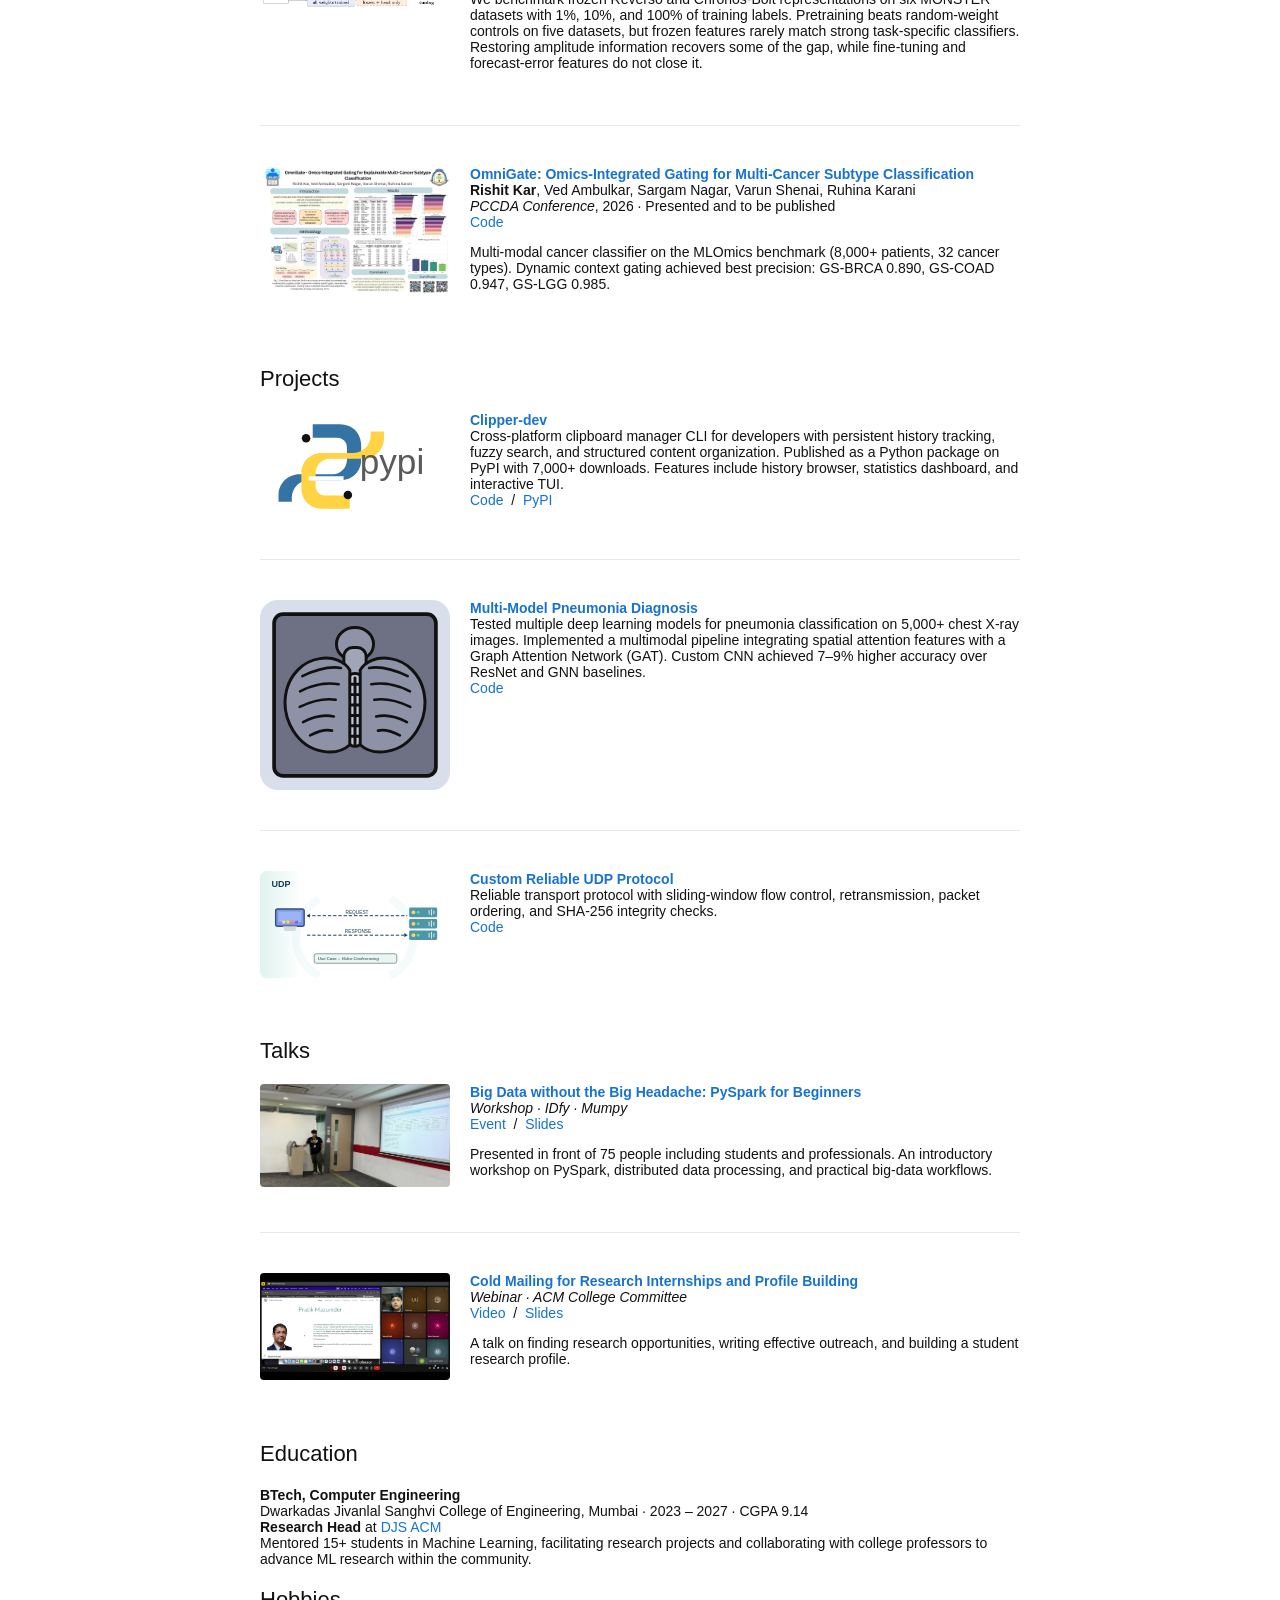
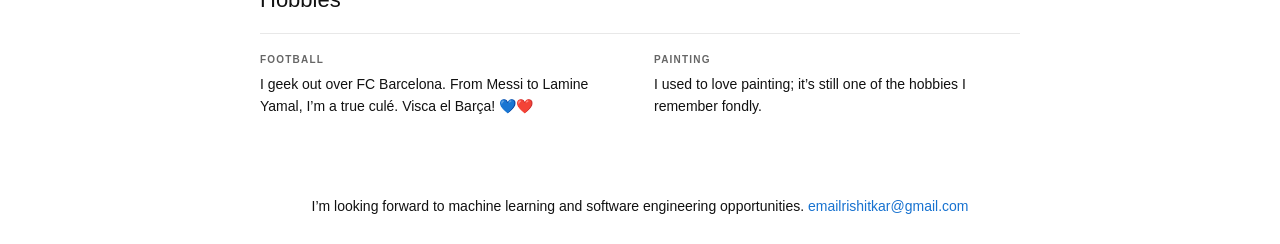
==== commit 844f3a52: "updated publications" ====
--- a/index.html
+++ b/index.html
@@ -8,6 +8,11 @@
       name="description"
       content="Rishit Kar is a computer engineering undergraduate working on software engineering, agentic systems, and applied machine learning research."
     />
+    <script>
+      if (window.location.pathname.endsWith("/index.html")) {
+        window.history.replaceState(null, "", window.location.pathname.slice(0, -"index.html".length) + window.location.search + window.location.hash);
+      }
+    </script>
     <link rel="icon" type="image/svg+xml" href="assets/site-icon.svg?v=3" />
     <link rel="icon" type="image/png" sizes="512x512" href="assets/site-icon.png?v=3" />
     <link rel="shortcut icon" href="site-icon.ico?v=3" />
@@ -188,7 +193,7 @@
           <div class="publication-content">
             <a href="https://github.com/Rklearns/OmniGate" target="_blank" rel="noreferrer"><papertitle>OmniGate: Omics-Integrated Gating for Multi-Cancer Subtype Classification</papertitle></a><br />
             <strong>Rishit Kar</strong>, Ved Ambulkar, Sargam Nagar, Varun Shenai, Ruhina Karani<br />
-            <em>PCCDA Conference</em>, 2026 &middot; SCOPUS Indexed Springer LNNS<br />
+            <em>PCCDA Conference</em>, 2026 &middot; Presented and to be published<br />
             <a href="https://github.com/Rklearns/OmniGate" target="_blank" rel="noreferrer">Code</a><br />
             <p>Multi-modal cancer classifier on the MLOmics benchmark (8,000+ patients, 32 cancer types). Dynamic context gating achieved best precision: GS-BRCA 0.890, GS-COAD 0.947, GS-LGG 0.985.</p>
           </div>
@@ -207,7 +212,7 @@
           </div>
           <div class="publication-content">
             <a href="https://github.com/Rklearns/clipper-dev" target="_blank" rel="noreferrer"><papertitle>Clipper-dev</papertitle></a><br />
-            Cross-platform clipboard manager CLI for developers with persistent history tracking, fuzzy search, and structured content organization. Published as a Python package on PyPI with 5,000+ downloads. Features include history browser, statistics dashboard, and interactive TUI.<br />
+            Cross-platform clipboard manager CLI for developers with persistent history tracking, fuzzy search, and structured content organization. Published as a Python package on PyPI with 7,000+ downloads. Features include history browser, statistics dashboard, and interactive TUI.<br />
             <a href="https://github.com/Rklearns/clipper-dev" target="_blank" rel="noreferrer">Code</a> &nbsp/&nbsp
             <a href="https://pypi.org/project/clipper-dev/" target="_blank" rel="noreferrer">PyPI</a>
           </div>
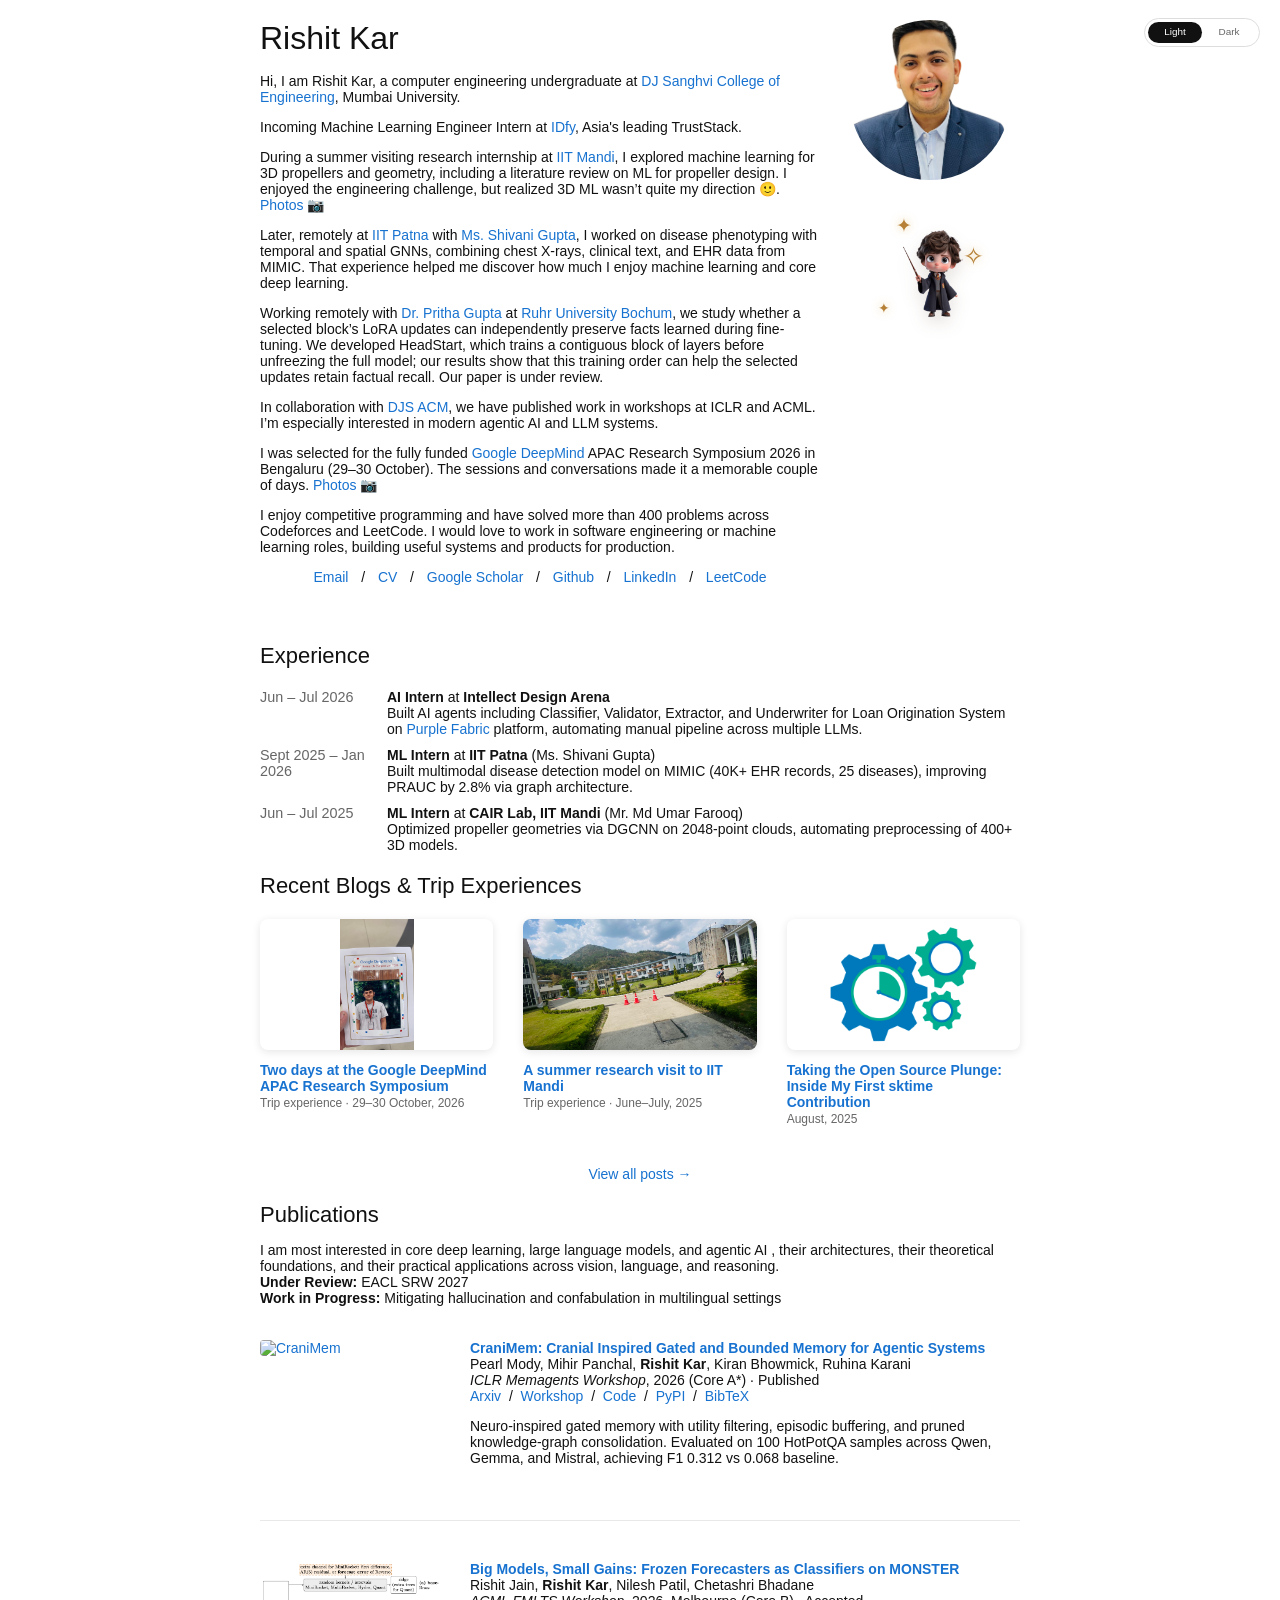
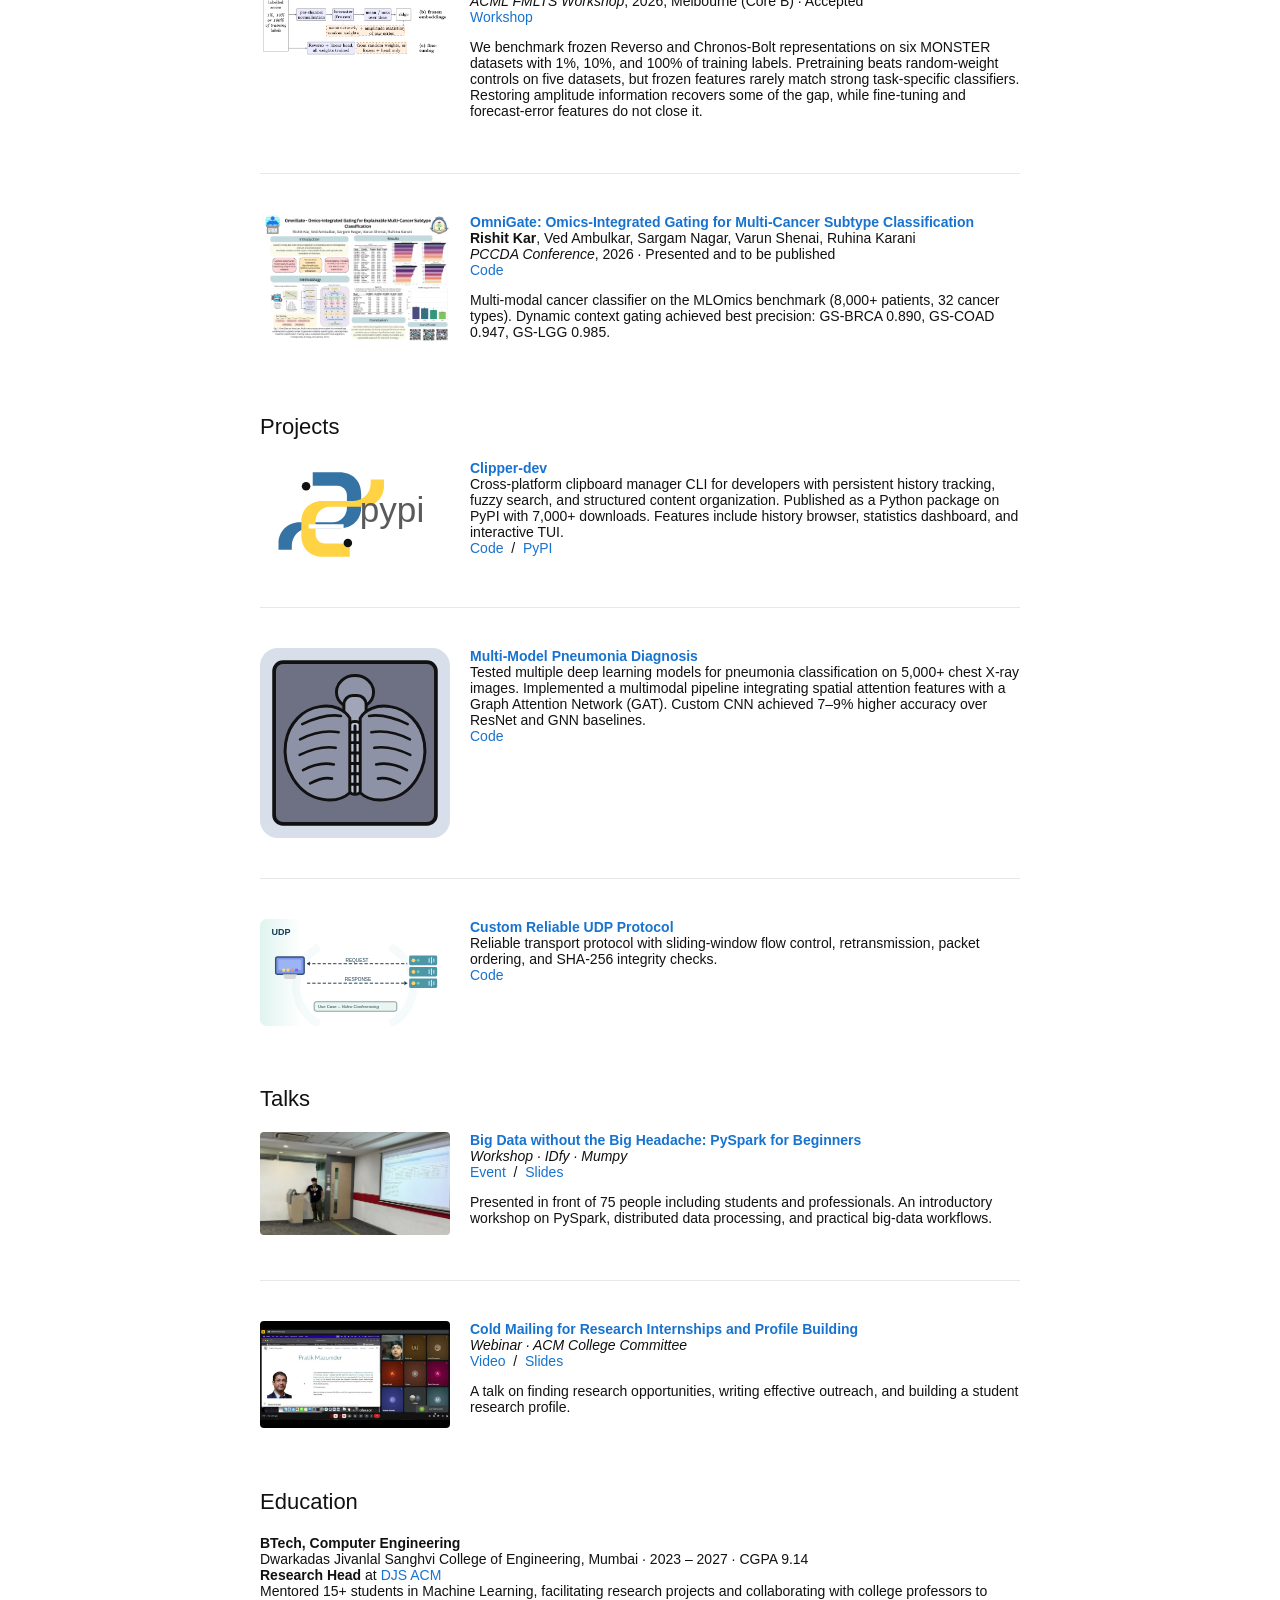
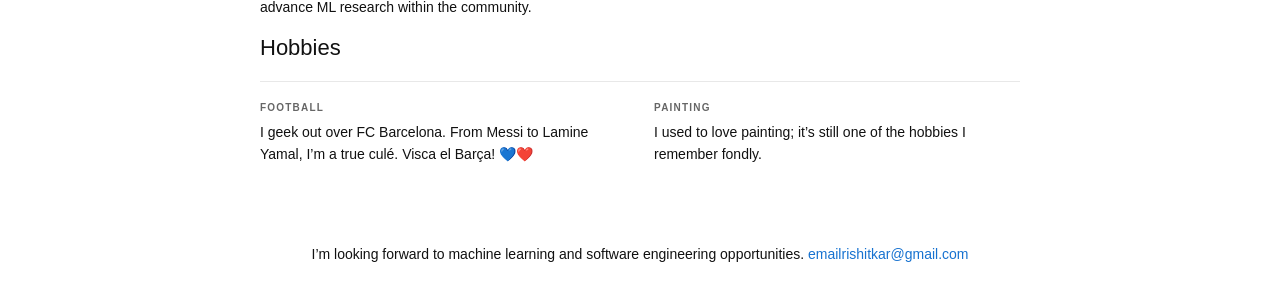
==== commit f1e8ed50: "updated content" ====
--- a/index.html
+++ b/index.html
@@ -52,7 +52,7 @@
             Later, remotely at <a href="https://www.iitp.ac.in/" target="_blank" rel="noreferrer">IIT Patna</a> with <a href="https://scholar.google.com/citations?user=B8VJuwsAAAAJ&amp;hl=en" target="_blank" rel="noreferrer">Ms. Shivani Gupta</a>, I worked on disease phenotyping with temporal and spatial GNNs, combining chest X-rays, clinical text, and EHR data from MIMIC. That experience helped me discover how much I enjoy machine learning and core deep learning.
           </p>
           <p>
-            With <a href="https://sec4ai-ai4sec.github.io" target="_blank" rel="noreferrer">Dr. Pritha Gupta</a> at <a href="https://www.ruhr-uni-bochum.de/en" target="_blank" rel="noreferrer">Ruhr University Bochum</a>, we study how the order of fine-tuning with LoRA affects LLM performance.
+            Working remotely with <a href="https://sec4ai-ai4sec.github.io" target="_blank" rel="noreferrer">Dr. Pritha Gupta</a> at <a href="https://www.ruhr-uni-bochum.de/en" target="_blank" rel="noreferrer">Ruhr University Bochum</a>, we study whether a selected block’s LoRA updates can independently preserve facts learned during fine-tuning. We developed HeadStart, which trains a contiguous block of layers before unfreezing the full model; our results show that this training order can help the selected updates retain factual recall. Our paper is under review.
           </p>
           <p>
             In collaboration with <a href="https://djsacm-research.github.io" target="_blank" rel="noreferrer">DJS ACM</a>, we have published work in workshops at ICLR and ACML. I’m especially interested in modern agentic AI and LLM systems.
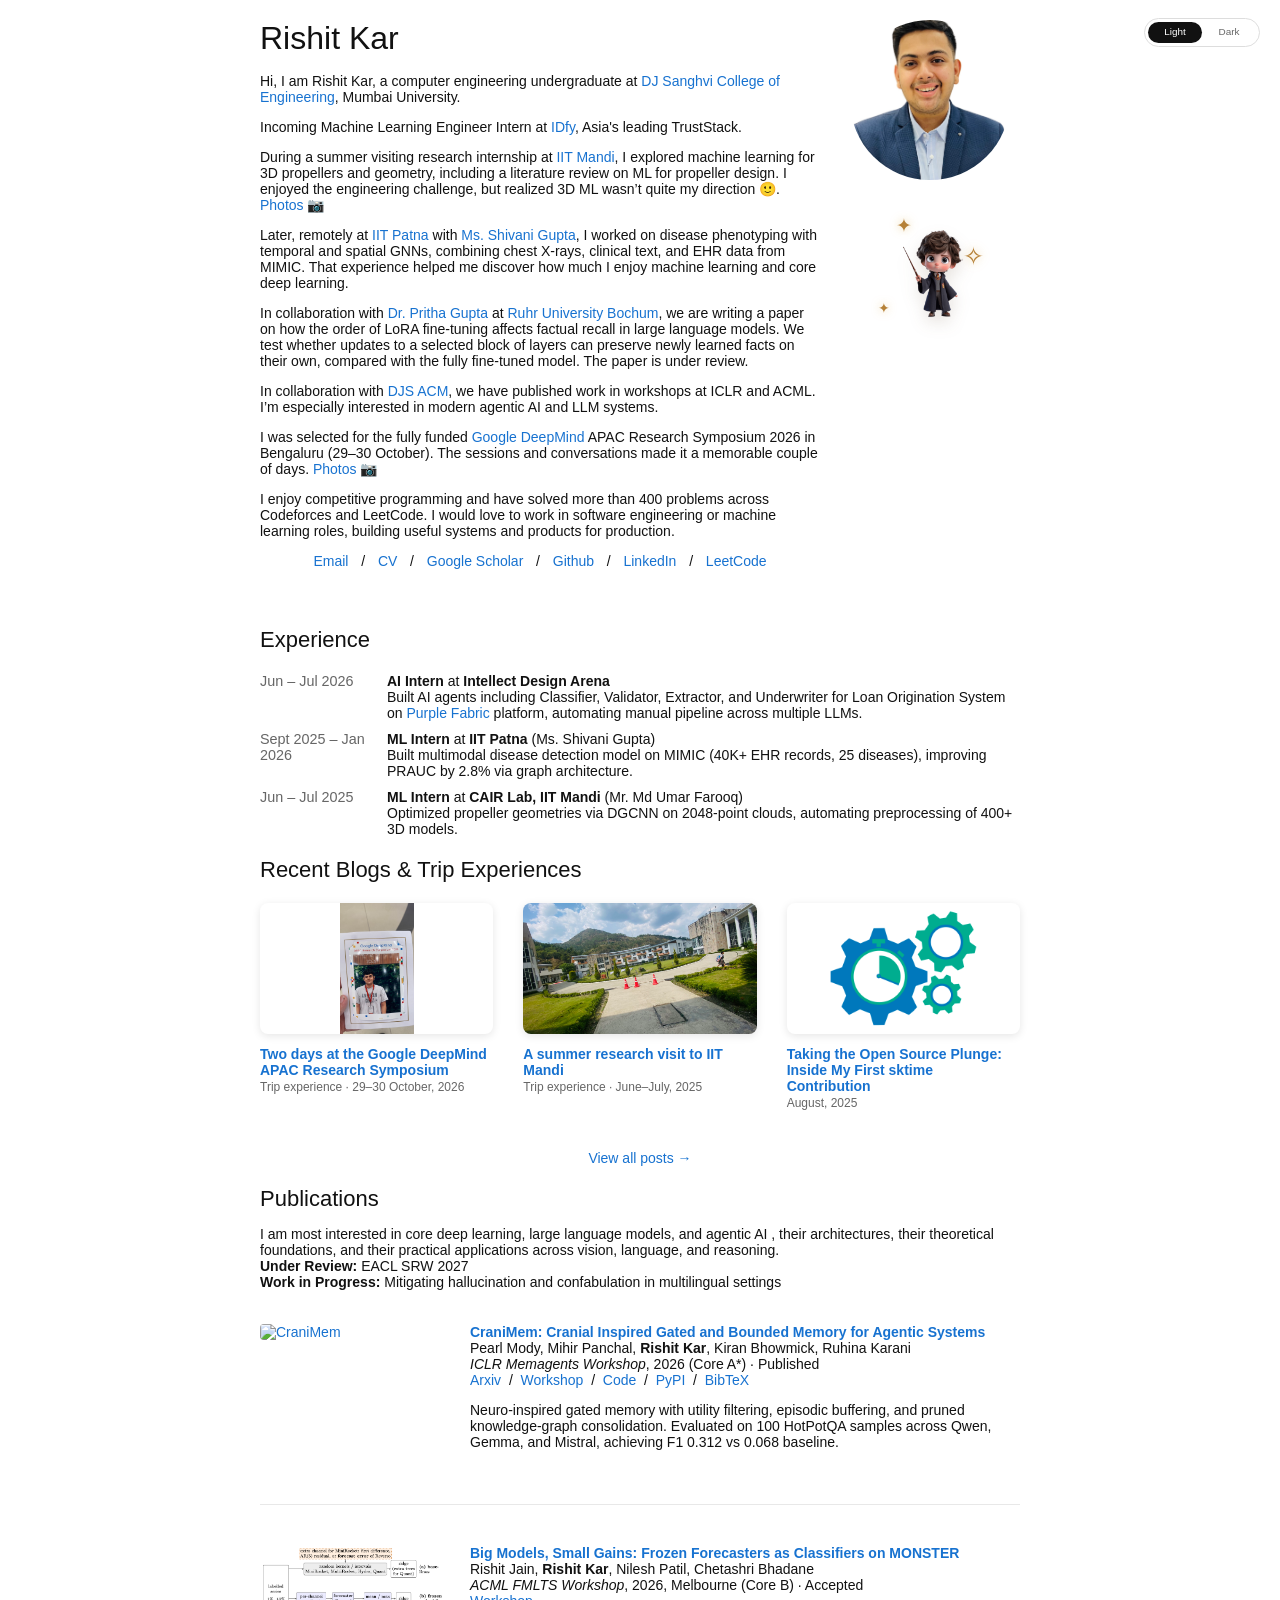
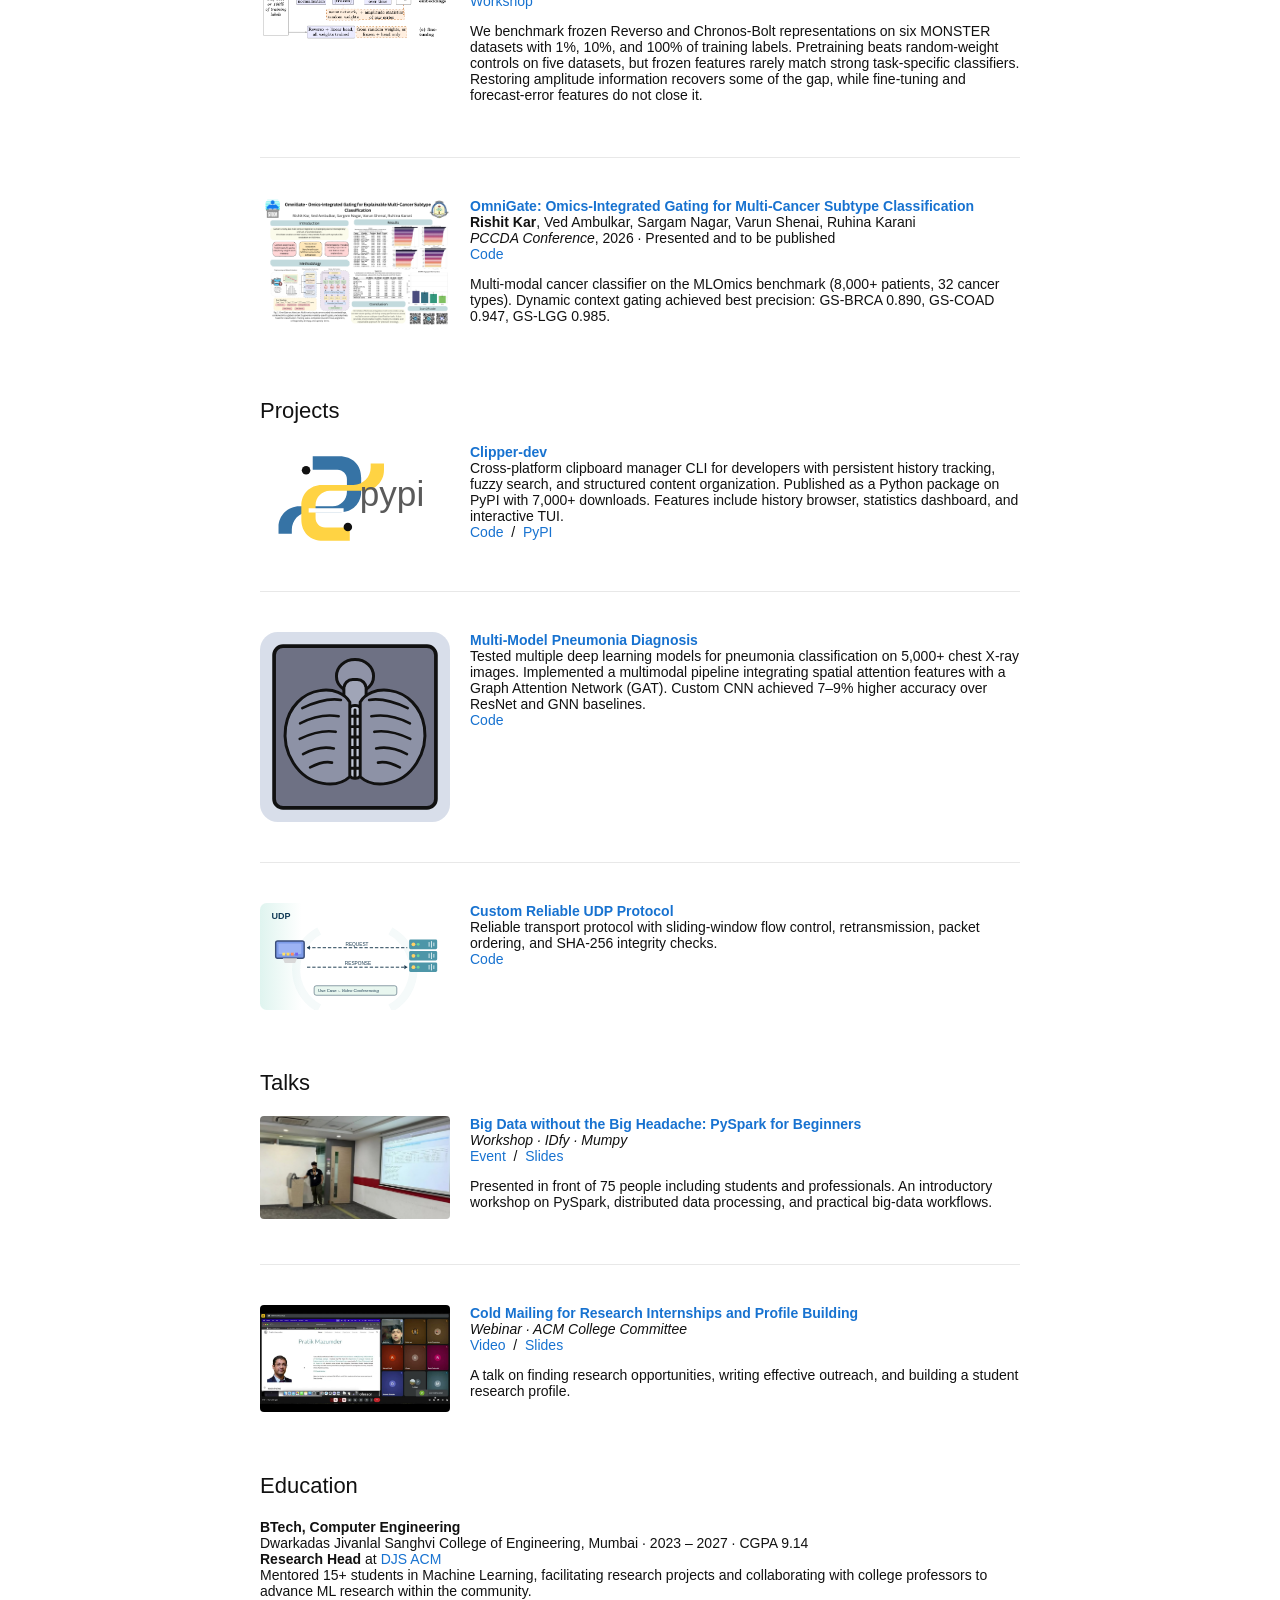
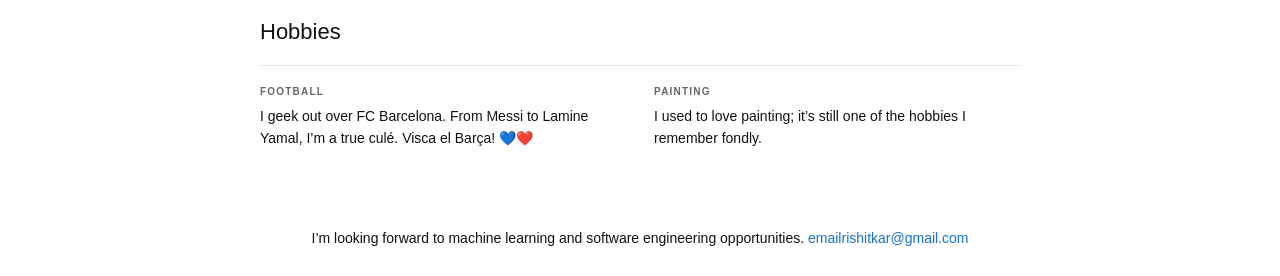
==== commit 3cc4a951: "updated content" ====
--- a/index.html
+++ b/index.html
@@ -52,7 +52,7 @@
             Later, remotely at <a href="https://www.iitp.ac.in/" target="_blank" rel="noreferrer">IIT Patna</a> with <a href="https://scholar.google.com/citations?user=B8VJuwsAAAAJ&amp;hl=en" target="_blank" rel="noreferrer">Ms. Shivani Gupta</a>, I worked on disease phenotyping with temporal and spatial GNNs, combining chest X-rays, clinical text, and EHR data from MIMIC. That experience helped me discover how much I enjoy machine learning and core deep learning.
           </p>
           <p>
-            Working remotely with <a href="https://sec4ai-ai4sec.github.io" target="_blank" rel="noreferrer">Dr. Pritha Gupta</a> at <a href="https://www.ruhr-uni-bochum.de/en" target="_blank" rel="noreferrer">Ruhr University Bochum</a>, we study whether a selected block’s LoRA updates can independently preserve facts learned during fine-tuning. We developed HeadStart, which trains a contiguous block of layers before unfreezing the full model; our results show that this training order can help the selected updates retain factual recall. Our paper is under review.
+            In collaboration with <a href="https://sec4ai-ai4sec.github.io" target="_blank" rel="noreferrer">Dr. Pritha Gupta</a> at <a href="https://www.ruhr-uni-bochum.de/en" target="_blank" rel="noreferrer">Ruhr University Bochum</a>, we are writing a paper on how the order of LoRA fine-tuning affects factual recall in large language models. We test whether updates to a selected block of layers can preserve newly learned facts on their own, compared with the fully fine-tuned model. The paper is under review.
           </p>
           <p>
             In collaboration with <a href="https://djsacm-research.github.io" target="_blank" rel="noreferrer">DJS ACM</a>, we have published work in workshops at ICLR and ACML. I’m especially interested in modern agentic AI and LLM systems.
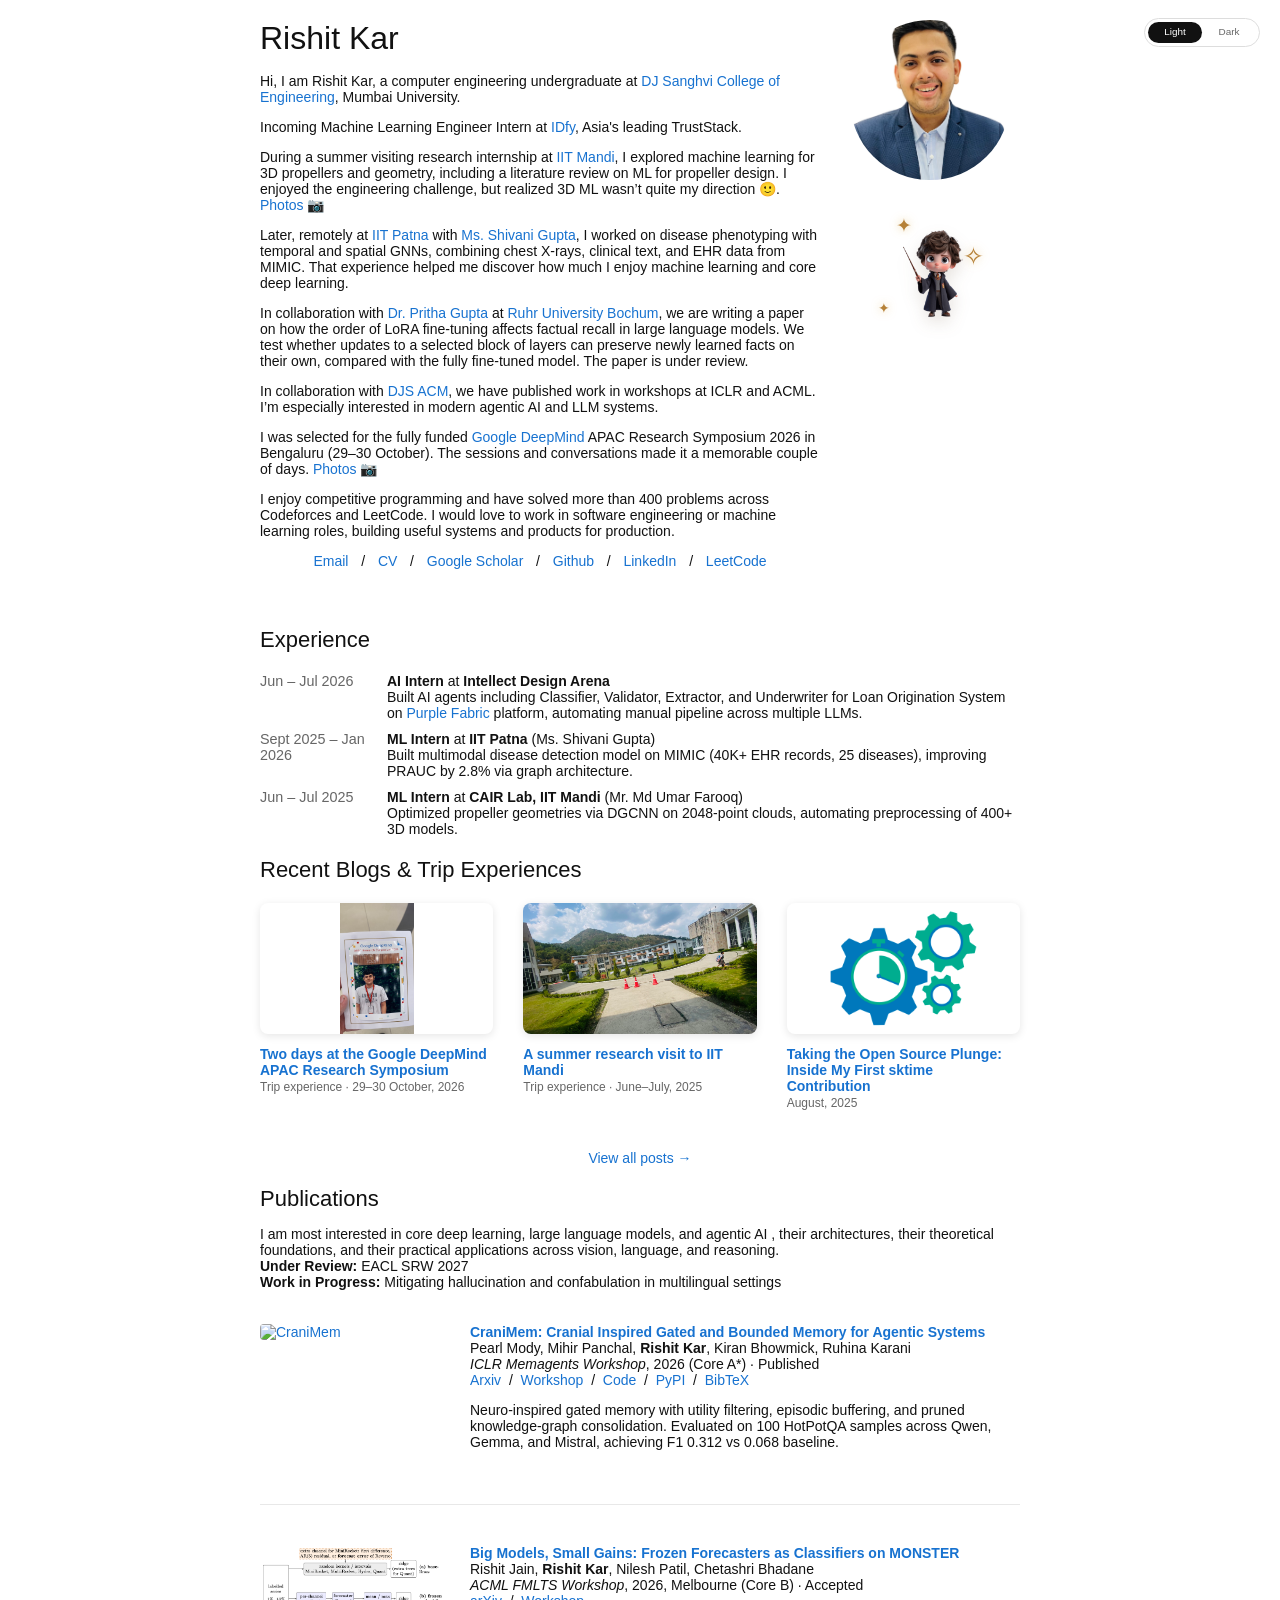
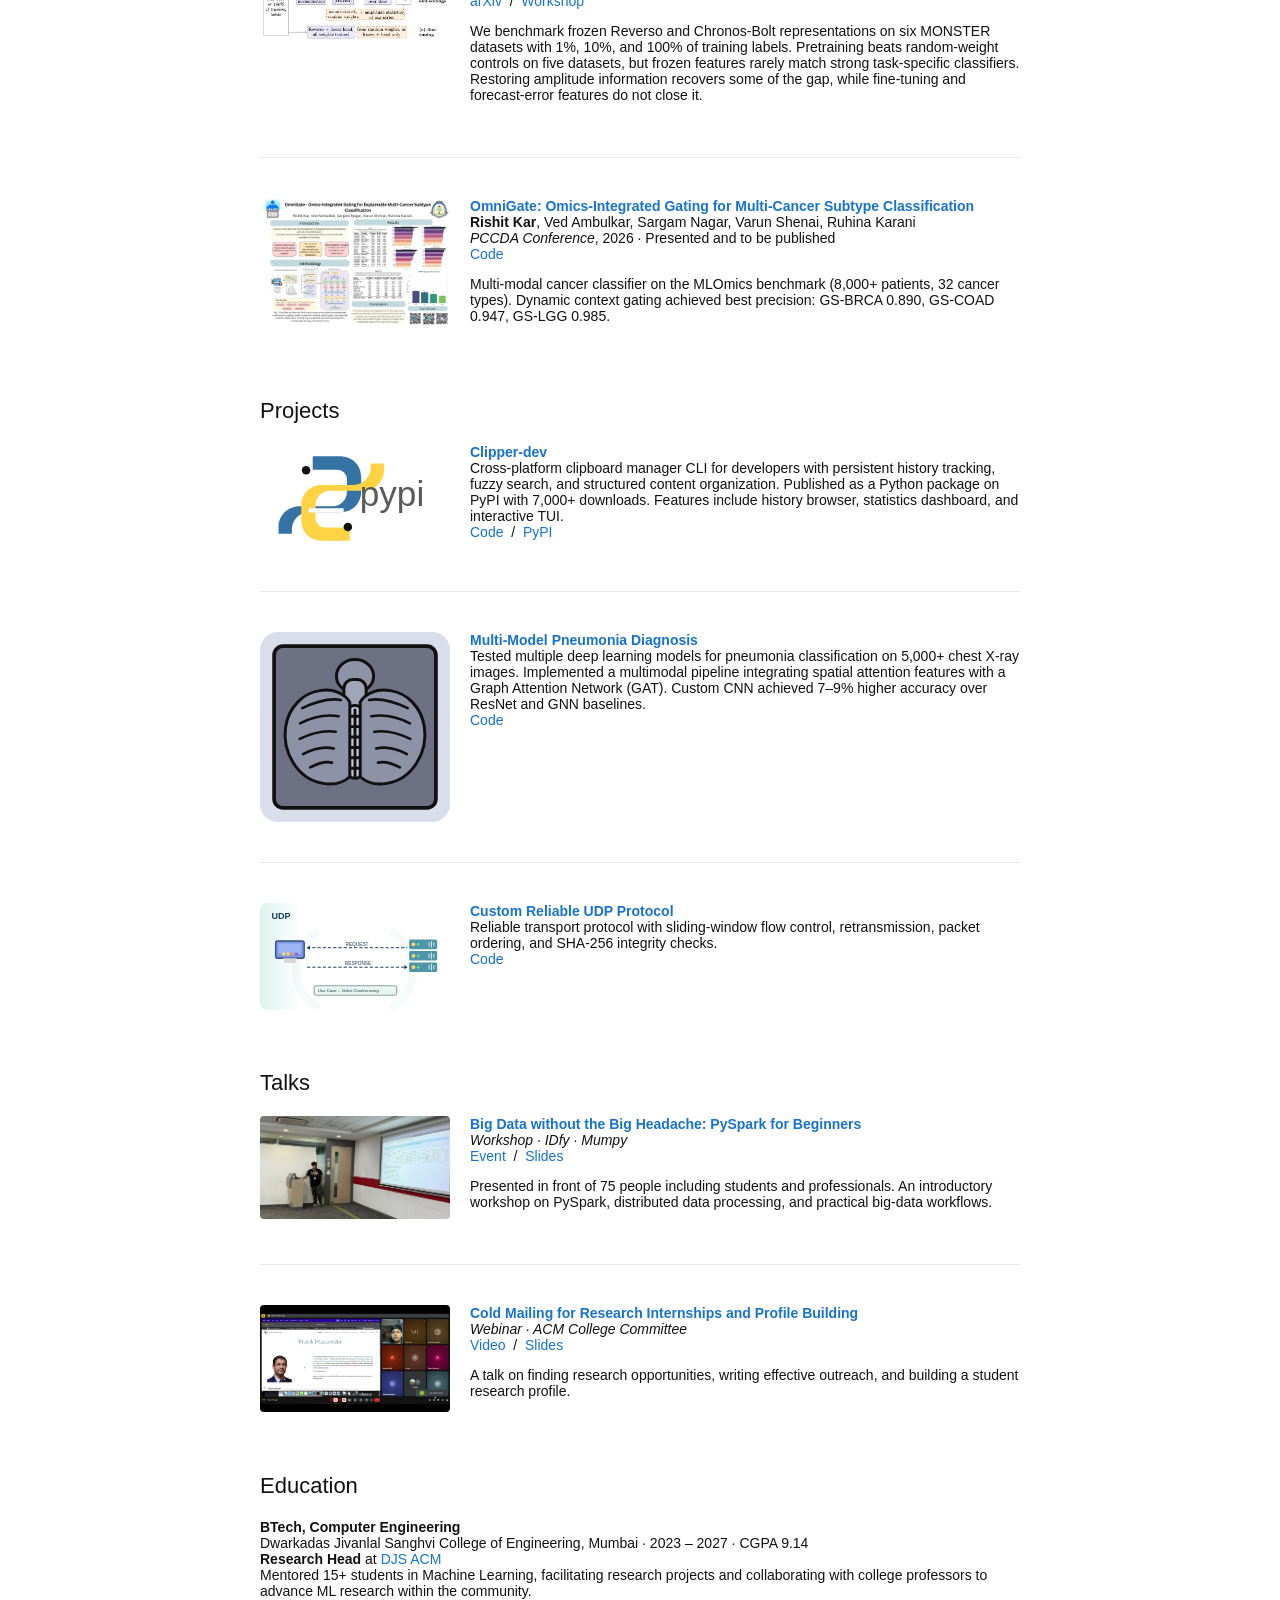
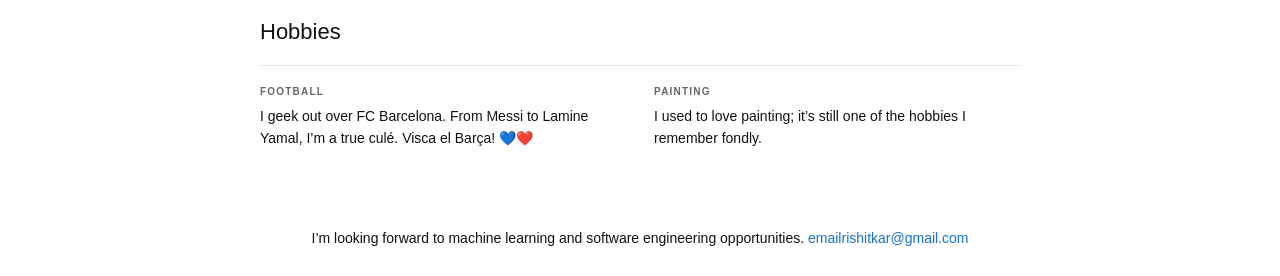
==== commit 755e2171: "updated content" ====
--- a/index.html
+++ b/index.html
@@ -180,6 +180,7 @@
             <a href="https://fmlts.github.io" target="_blank" rel="noreferrer"><papertitle>Big Models, Small Gains: Frozen Forecasters as Classifiers on MONSTER</papertitle></a><br />
             Rishit Jain, <strong>Rishit Kar</strong>, Nilesh Patil, Chetashri Bhadane<br />
             <em>ACML FMLTS Workshop</em>, 2026, Melbourne (Core B) &middot; Accepted<br />
+            <a href="https://arxiv.org/abs/2611.06988" target="_blank" rel="noreferrer">arXiv</a> &nbsp/&nbsp
             <a href="https://fmlts.github.io" target="_blank" rel="noreferrer">Workshop</a><br />
             <p>We benchmark frozen Reverso and Chronos-Bolt representations on six MONSTER datasets with 1%, 10%, and 100% of training labels. Pretraining beats random-weight controls on five datasets, but frozen features rarely match strong task-specific classifiers. Restoring amplitude information recovers some of the gap, while fine-tuning and forecast-error features do not close it.</p>
           </div>
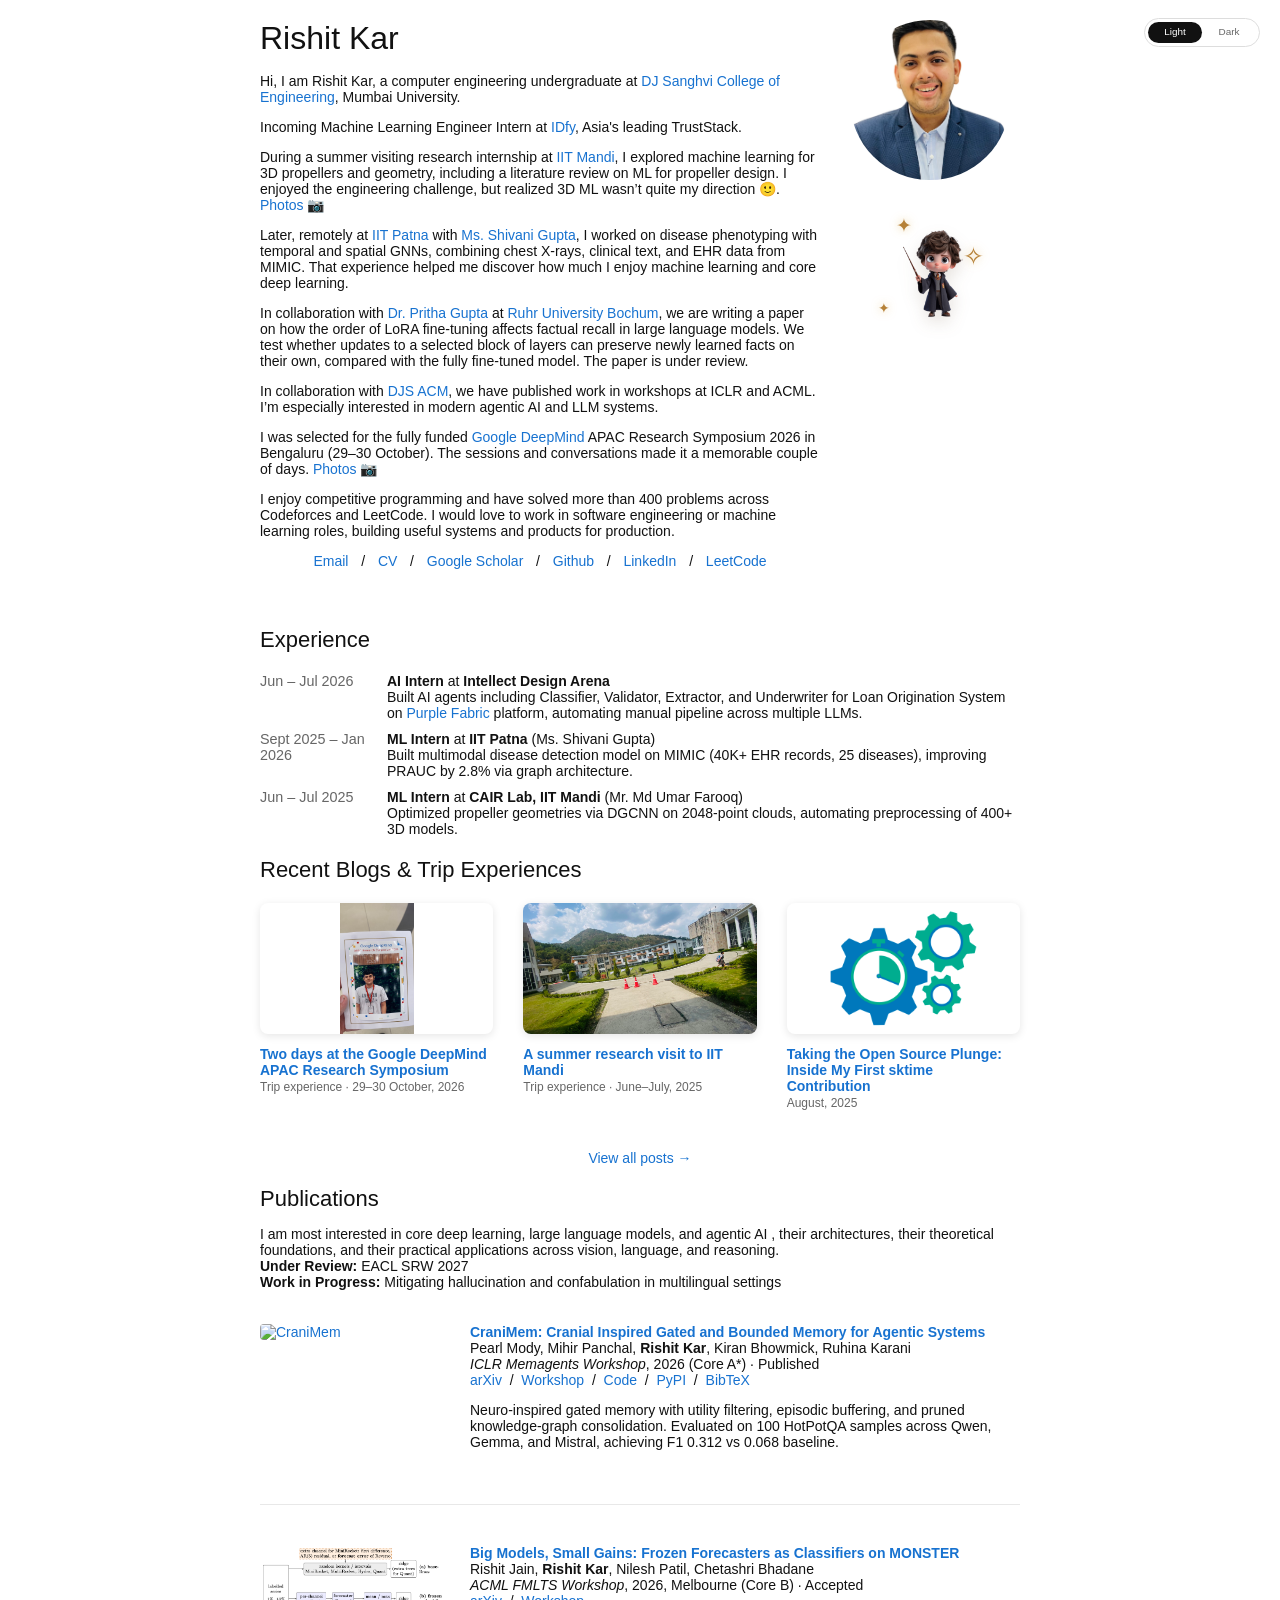
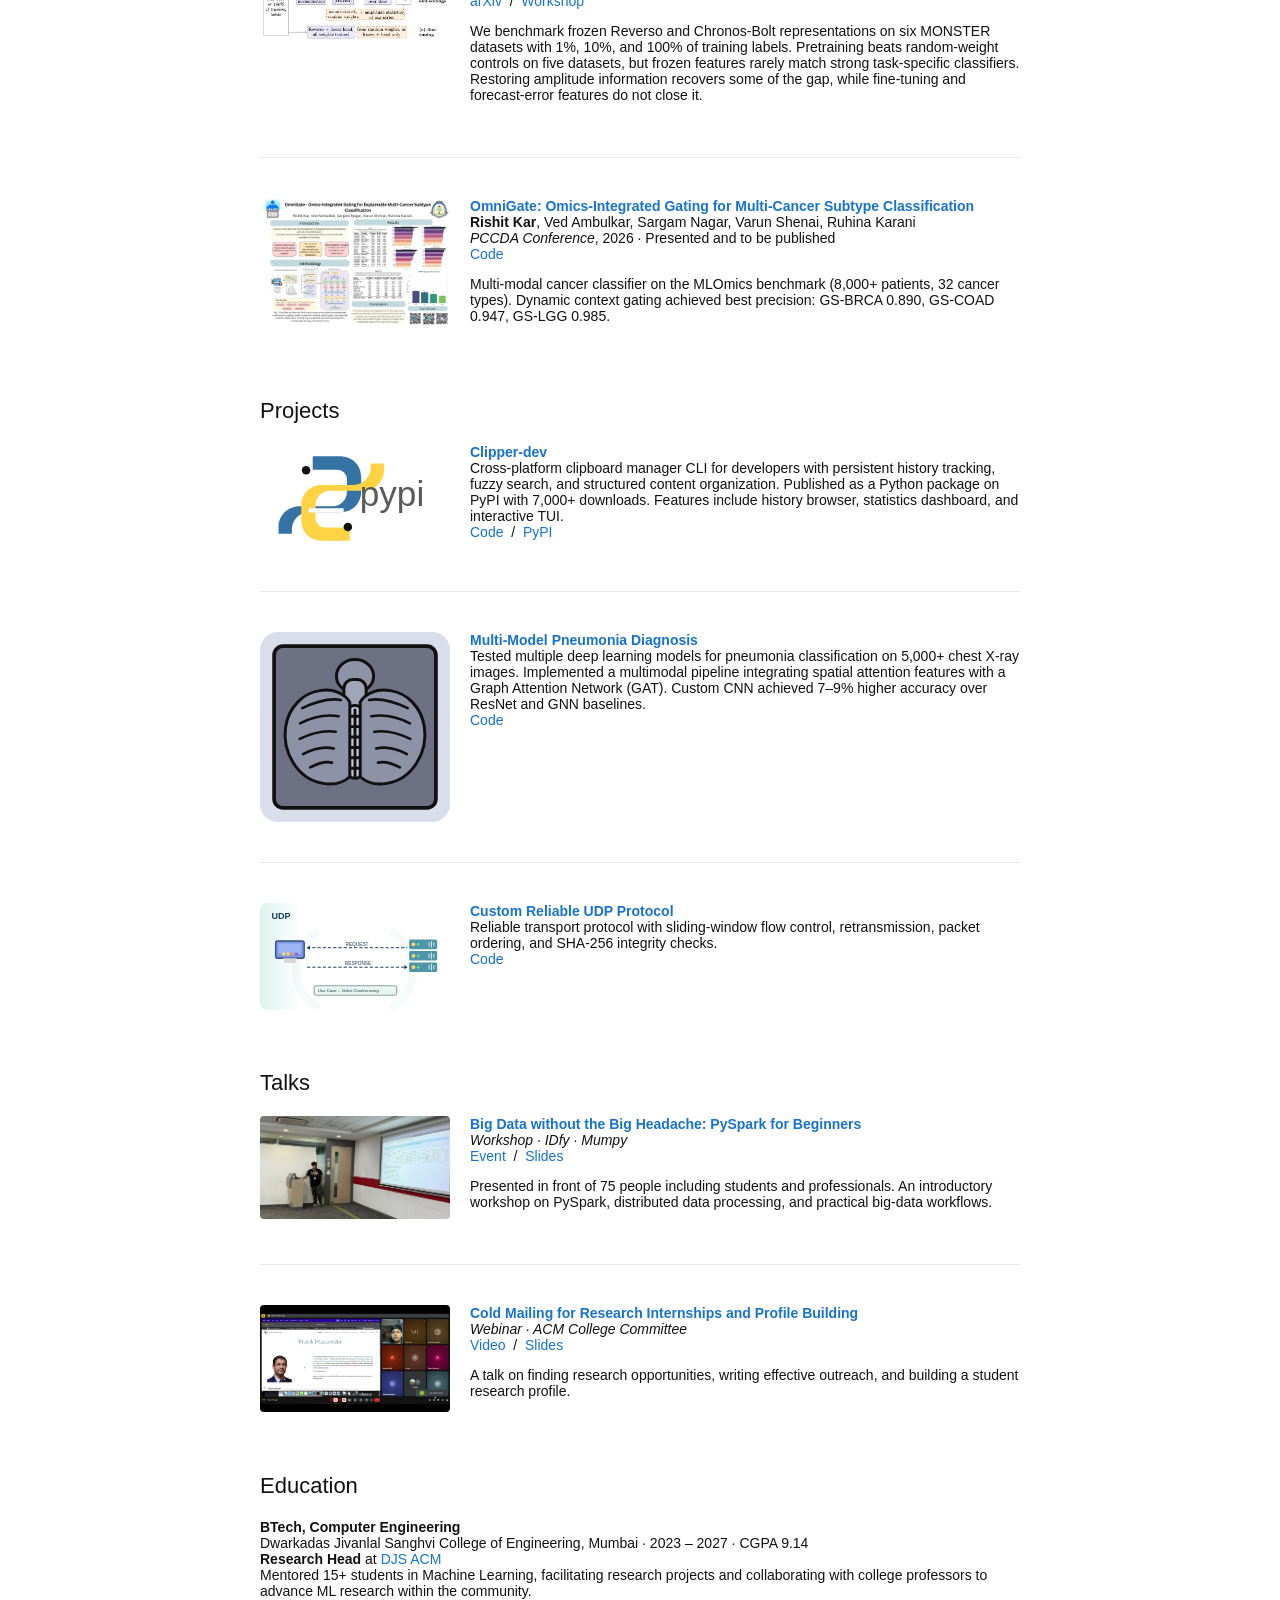
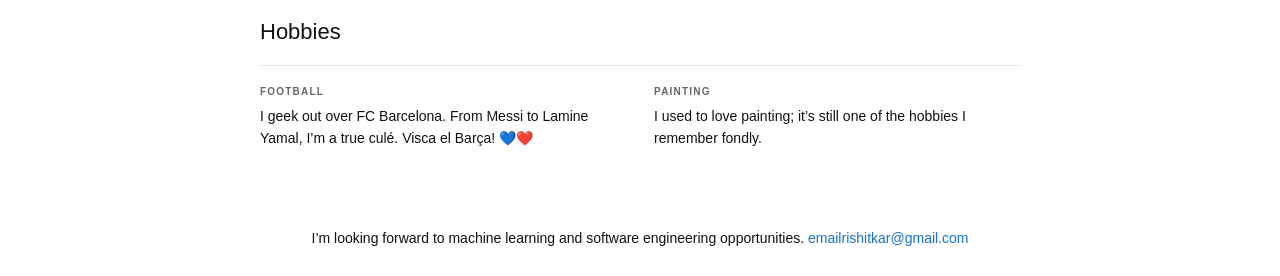
==== commit cce73461: "updated content" ====
--- a/index.html
+++ b/index.html
@@ -162,7 +162,7 @@
             <a href="https://arxiv.org/abs/2603.15642" target="_blank" rel="noreferrer"><papertitle>CraniMem: Cranial Inspired Gated and Bounded Memory for Agentic Systems</papertitle></a><br />
             Pearl Mody, Mihir Panchal, <strong>Rishit Kar</strong>, Kiran Bhowmick, Ruhina Karani<br />
             <em>ICLR Memagents Workshop</em>, 2026 (Core A*) &middot; Published<br />
-            <a href="https://arxiv.org/abs/2603.15642" target="_blank" rel="noreferrer">Arxiv</a> &nbsp/&nbsp
+            <a href="https://arxiv.org/abs/2603.15642" target="_blank" rel="noreferrer">arXiv</a> &nbsp/&nbsp
             <a href="https://iclr.cc/virtual/2026/10021260" target="_blank" rel="noreferrer">Workshop</a> &nbsp/&nbsp
             <a href="https://github.com/Rklearns" target="_blank" rel="noreferrer">Code</a> &nbsp/&nbsp
             <a href="https://pypi.org/project/cranimem/" target="_blank" rel="noreferrer">PyPI</a> &nbsp/&nbsp
